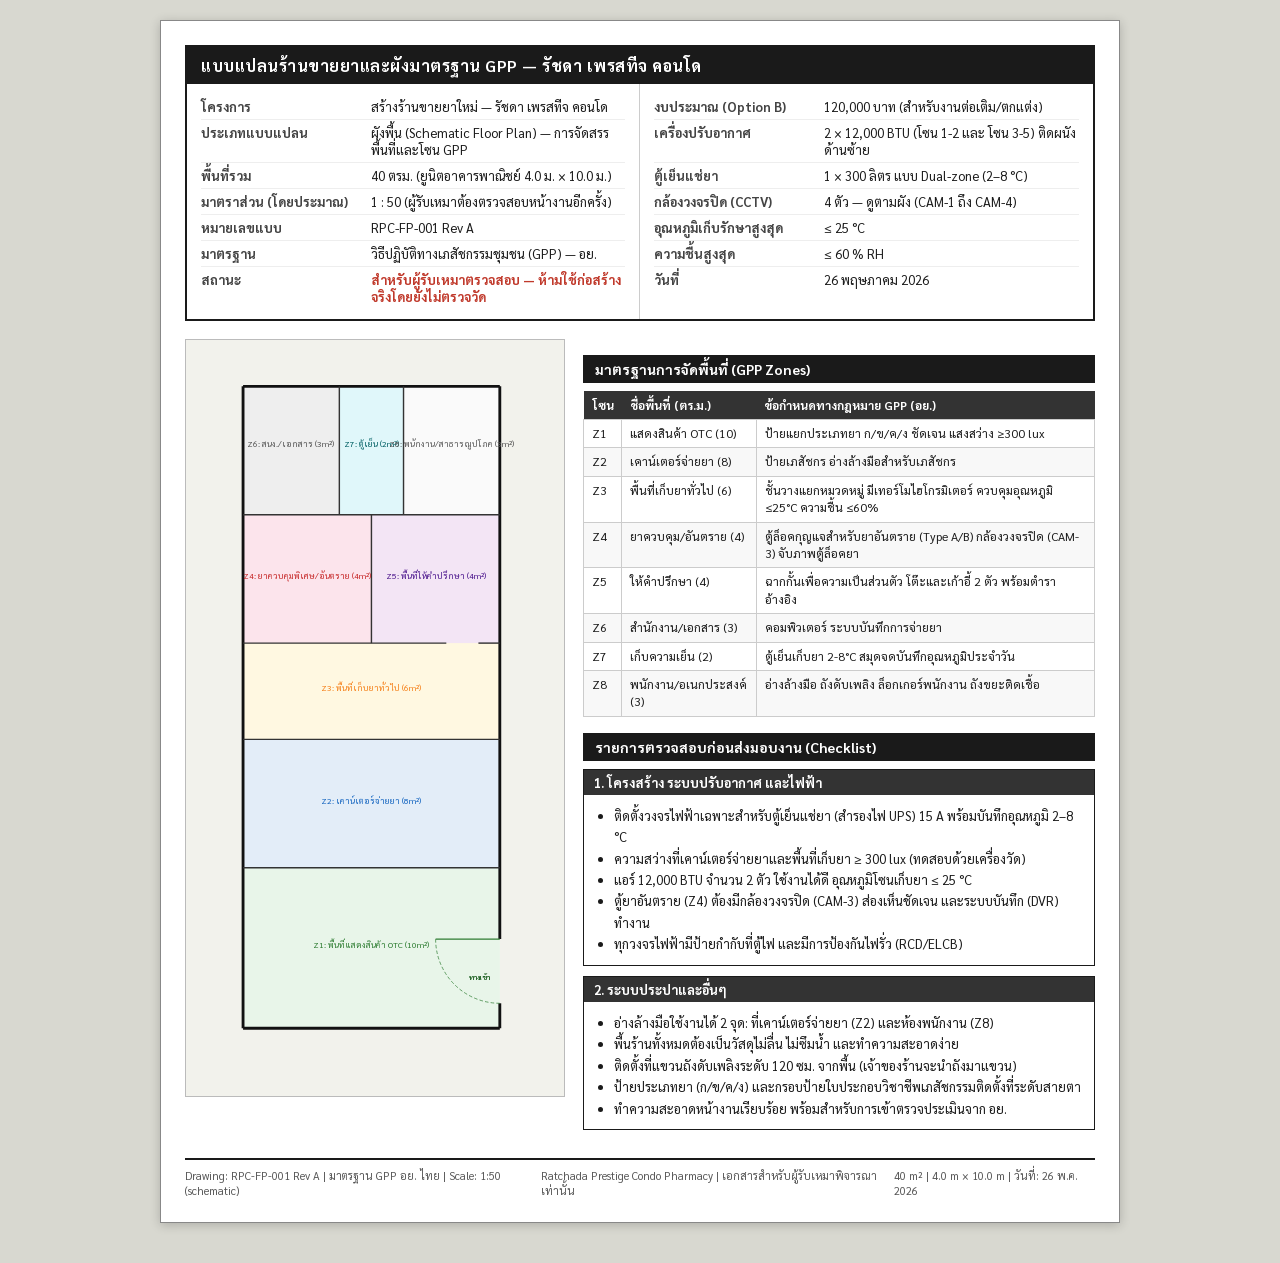
==== floorplan-th.html @ 82837717 "Update svg" ====
<!DOCTYPE html>
<html lang="th">
<head>
  <meta charset="UTF-8">
  <meta name="viewport" content="width=device-width, initial-scale=1.0">
  <title>แบบแปลนร้านขายยาและผัง GPP — รัชดา เพรสทีจ คอนโด</title>
  <link href="https://fonts.googleapis.com/css2?family=Sarabun:wght@400;700&display=swap" rel="stylesheet">
  <style>
    *{box-sizing:border-box;margin:0;padding:0}
    body{font-family:'Sarabun',sans-serif;background:#d8d8d0;padding:20px;color:#1a1a1a}
    .page{background:white;max-width:960px;margin:0 auto 20px;padding:24px;border:1px solid #888;box-shadow:0 2px 10px rgba(0,0,0,.2)}
    .title-block{border:2px solid #1a1a1a;margin-bottom:18px}
    .title-block .tb-header{background:#1a1a1a;color:white;padding:8px 14px;font-size:16px;font-weight:bold;letter-spacing:.5px}
    .title-block .tb-body{display:grid;grid-template-columns:1fr 1fr;gap:0}
    .tb-col{padding:10px 14px}
    .tb-col:first-child{border-right:1px solid #ccc}
    .tb-row{display:flex;gap:0;font-size:13px;border-bottom:1px solid #eee;padding:4px 0}
    .tb-row:last-child{border-bottom:none}
    .tb-key{font-weight:bold;width:170px;flex-shrink:0;color:#444}
    .tb-val{color:#1a1a1a}
    .main-layout{display:flex;gap:18px;align-items:flex-start;margin-bottom:18px}
    .fp-svg-wrap{flex:0 0 auto}
    .side-panel{flex:1;min-width:220px}
    .section-head{background:#1a1a1a;color:white;padding:5px 12px;font-size:14px;font-weight:bold;margin:16px 0 8px}
    table.gpp{width:100%;border-collapse:collapse;font-size:12px;margin-bottom:14px}
    table.gpp th{background:#333;color:white;padding:6px 8px;text-align:left}
    table.gpp td{padding:5px 8px;border:1px solid #ccc;vertical-align:top;line-height:1.45}
    table.gpp tr:nth-child(even) td{background:#f8f8f8}
    .note-box{border:1.5px solid #1a1a1a;margin-bottom:10px;font-size:13px}
    .note-box .nb-head{background:#333;color:white;padding:4px 10px;font-weight:bold}
    .note-box .nb-body{padding:10px 12px}
    .note-box ul,.note-box ol{margin-left:18px;line-height:1.65}
    .doc-footer{margin-top:16px;border-top:2px solid #1a1a1a;padding-top:8px;font-size:11px;color:#555;display:flex;justify-content:space-between}
    @media print{
      body{background:white;padding:0}
      .page{box-shadow:none;border:none;padding:12px;max-width:100%}
    }
  </style>
</head>
<body>
<div class="page">
  <div class="title-block">
    <div class="tb-header">แบบแปลนร้านขายยาและผังมาตรฐาน GPP — รัชดา เพรสทีจ คอนโด</div>
    <div class="tb-body">
      <div class="tb-col">
        <div class="tb-row"><span class="tb-key">โครงการ</span><span class="tb-val">สร้างร้านขายยาใหม่ — รัชดา เพรสทีจ คอนโด</span></div>
        <div class="tb-row"><span class="tb-key">ประเภทแบบแปลน</span><span class="tb-val">ผังพื้น (Schematic Floor Plan) — การจัดสรรพื้นที่และโซน GPP</span></div>
        <div class="tb-row"><span class="tb-key">พื้นที่รวม</span><span class="tb-val">40 ตรม. (ยูนิตอาคารพาณิชย์ 4.0 ม. × 10.0 ม.)</span></div>
        <div class="tb-row"><span class="tb-key">มาตราส่วน (โดยประมาณ)</span><span class="tb-val">1 : 50 (ผู้รับเหมาต้องตรวจสอบหน้างานอีกครั้ง)</span></div>
        <div class="tb-row"><span class="tb-key">หมายเลขแบบ</span><span class="tb-val">RPC-FP-001 Rev A</span></div>
        <div class="tb-row"><span class="tb-key">มาตรฐาน</span><span class="tb-val">วิธีปฏิบัติทางเภสัชกรรมชุมชน (GPP) — อย.</span></div>
        <div class="tb-row"><span class="tb-key">สถานะ</span><span class="tb-val" style="font-weight:bold;color:#c0392b">สำหรับผู้รับเหมาตรวจสอบ — ห้ามใช้ก่อสร้างจริงโดยยังไม่ตรวจวัด</span></div>
      </div>
      <div class="tb-col">
        <div class="tb-row"><span class="tb-key">งบประมาณ (Option B)</span><span class="tb-val">120,000 บาท (สำหรับงานต่อเติม/ตกแต่ง)</span></div>
        <div class="tb-row"><span class="tb-key">เครื่องปรับอากาศ</span><span class="tb-val">2 × 12,000 BTU (โซน 1-2 และ โซน 3-5) ติดผนังด้านซ้าย</span></div>
        <div class="tb-row"><span class="tb-key">ตู้เย็นแช่ยา</span><span class="tb-val">1 × 300 ลิตร แบบ Dual-zone (2–8 °C)</span></div>
        <div class="tb-row"><span class="tb-key">กล้องวงจรปิด (CCTV)</span><span class="tb-val">4 ตัว — ดูตามผัง (CAM-1 ถึง CAM-4)</span></div>
        <div class="tb-row"><span class="tb-key">อุณหภูมิเก็บรักษาสูงสุด</span><span class="tb-val">≤ 25 °C</span></div>
        <div class="tb-row"><span class="tb-key">ความชื้นสูงสุด</span><span class="tb-val">≤ 60 % RH</span></div>
        <div class="tb-row"><span class="tb-key">วันที่</span><span class="tb-val">26 พฤษภาคม 2026</span></div>
      </div>
    </div>
  </div>

  <div class="main-layout">
    <div class="fp-svg-wrap">
      <svg viewBox="0 0 530 1060" width="380" style="display:block;border:1px solid #bbb">
        <rect width="530" height="1060" fill="#f2f2ec"/>
        <!-- โซนต่างๆ -->
        <rect x="80" y="65" width="135" height="180" fill="#eeeeee"/>
        <rect x="215" y="65" width="90" height="180" fill="#e0f7fa"/>
        <rect x="305" y="65" width="135" height="180" fill="#fafafa"/>
        <rect x="80" y="245" width="180" height="180" fill="#fce4ec"/>
        <rect x="260" y="245" width="180" height="180" fill="#f3e5f5"/>
        <rect x="80" y="425" width="360" height="135" fill="#fff8e1"/>
        <rect x="80" y="560" width="360" height="180" fill="#e3edf8"/>
        <rect x="80" y="740" width="360" height="225" fill="#e8f5e9"/>

        <!-- เส้นผนัง -->
        <line x1="80" y1="65" x2="440" y2="65" stroke="#111" stroke-width="4"/>
        <line x1="80" y1="965" x2="440" y2="965" stroke="#111" stroke-width="4"/>
        <line x1="80" y1="65" x2="80" y2="965" stroke="#111" stroke-width="4"/>
        <line x1="440" y1="65" x2="440" y2="840" stroke="#111" stroke-width="4"/>
        <line x1="440" y1="930" x2="440" y2="965" stroke="#111" stroke-width="4"/>
        
        <line x1="80" y1="245" x2="440" y2="245" stroke="#333" stroke-width="2"/>
        <line x1="215" y1="65" x2="215" y2="245" stroke="#333" stroke-width="2"/>
        <line x1="305" y1="65" x2="305" y2="245" stroke="#333" stroke-width="2"/>
        <line x1="260" y1="245" x2="260" y2="425" stroke="#333" stroke-width="2"/>
        <line x1="80" y1="425" x2="365" y2="425" stroke="#333" stroke-width="2"/>
        <line x1="410" y1="425" x2="440" y2="425" stroke="#333" stroke-width="2"/>
        <line x1="80" y1="560" x2="440" y2="560" stroke="#333" stroke-width="2"/>
        <line x1="80" y1="740" x2="440" y2="740" stroke="#333" stroke-width="2"/>

        <line x1="440" y1="840" x2="350" y2="840" stroke="#2e7d32" stroke-width="1.5"/>
        <path d="M440,930 A90,90 0 0,1 350,840" fill="none" stroke="#2e7d32" stroke-width="1" stroke-dasharray="5,3"/>
        <text x="412" y="898" text-anchor="middle" font-size="10" fill="#1b5e20" font-weight="bold">ทางเข้า</text>
        
        <!-- Text for Zones -->
        <text x="147" y="150" text-anchor="middle" font-size="12" fill="#555">Z6: สนง./เอกสาร (3m²)</text>
        <text x="260" y="150" text-anchor="middle" font-size="12" fill="#006064">Z7: ตู้เย็น (2m²)</text>
        <text x="372" y="150" text-anchor="middle" font-size="12" fill="#555">Z8: พนักงาน/สาธารณูปโภค (3m²)</text>
        <text x="170" y="335" text-anchor="middle" font-size="12" fill="#c62828">Z4: ยาควบคุมพิเศษ/อันตราย (4m²)</text>
        <text x="350" y="335" text-anchor="middle" font-size="12" fill="#4a148c">Z5: พื้นที่ให้คำปรึกษา (4m²)</text>
        <text x="260" y="492" text-anchor="middle" font-size="12" fill="#f57f17">Z3: พื้นที่เก็บยาทั่วไป (6m²)</text>
        <text x="260" y="650" text-anchor="middle" font-size="12" fill="#1565c0">Z2: เคาน์เตอร์จ่ายยา (8m²)</text>
        <text x="260" y="852" text-anchor="middle" font-size="12" fill="#2e7d32">Z1: พื้นที่แสดงสินค้า OTC (10m²)</text>

      </svg>
    </div>

    <div class="side-panel">
      <div class="section-head">มาตรฐานการจัดพื้นที่ (GPP Zones)</div>
      <table class="gpp">
        <thead>
          <tr>
            <th>โซน</th>
            <th>ชื่อพื้นที่ (ตร.ม.)</th>
            <th>ข้อกำหนดทางกฎหมาย GPP (อย.)</th>
          </tr>
        </thead>
        <tbody>
          <tr>
            <td>Z1</td>
            <td>แสดงสินค้า OTC (10)</td>
            <td>ป้ายแยกประเภทยา ก/ข/ค/ง ชัดเจน แสงสว่าง &ge;300 lux</td>
          </tr>
          <tr>
            <td>Z2</td>
            <td>เคาน์เตอร์จ่ายยา (8)</td>
            <td>ป้ายเภสัชกร อ่างล้างมือสำหรับเภสัชกร</td>
          </tr>
          <tr>
            <td>Z3</td>
            <td>พื้นที่เก็บยาทั่วไป (6)</td>
            <td>ชั้นวางแยกหมวดหมู่ มีเทอร์โมไฮโกรมิเตอร์ ควบคุมอุณหภูมิ &le;25°C ความชื้น &le;60%</td>
          </tr>
          <tr>
            <td>Z4</td>
            <td>ยาควบคุม/อันตราย (4)</td>
            <td>ตู้ล็อคกุญแจสำหรับยาอันตราย (Type A/B) กล้องวงจรปิด (CAM-3) จับภาพตู้ล็อคยา</td>
          </tr>
          <tr>
            <td>Z5</td>
            <td>ให้คำปรึกษา (4)</td>
            <td>ฉากกั้นเพื่อความเป็นส่วนตัว โต๊ะและเก้าอี้ 2 ตัว พร้อมตำราอ้างอิง</td>
          </tr>
          <tr>
            <td>Z6</td>
            <td>สำนักงาน/เอกสาร (3)</td>
            <td>คอมพิวเตอร์ ระบบบันทึกการจ่ายยา</td>
          </tr>
          <tr>
            <td>Z7</td>
            <td>เก็บความเย็น (2)</td>
            <td>ตู้เย็นเก็บยา 2-8°C สมุดจดบันทึกอุณหภูมิประจำวัน</td>
          </tr>
          <tr>
            <td>Z8</td>
            <td>พนักงาน/อเนกประสงค์ (3)</td>
            <td>อ่างล้างมือ ถังดับเพลิง ล็อกเกอร์พนักงาน ถังขยะติดเชื้อ</td>
          </tr>
        </tbody>
      </table>

      <div class="section-head">รายการตรวจสอบก่อนส่งมอบงาน (Checklist)</div>
      <div class="note-box">
        <div class="nb-head">1. โครงสร้าง ระบบปรับอากาศ และไฟฟ้า</div>
        <div class="nb-body">
          <ul>
            <li>ติดตั้งวงจรไฟฟ้าเฉพาะสำหรับตู้เย็นแช่ยา (สำรองไฟ UPS) 15 A พร้อมบันทึกอุณหภูมิ 2–8 °C</li>
            <li>ความสว่างที่เคาน์เตอร์จ่ายยาและพื้นที่เก็บยา &ge; 300 lux (ทดสอบด้วยเครื่องวัด)</li>
            <li>แอร์ 12,000 BTU จำนวน 2 ตัว ใช้งานได้ดี อุณหภูมิโซนเก็บยา &le; 25 °C</li>
            <li>ตู้ยาอันตราย (Z4) ต้องมีกล้องวงจรปิด (CAM-3) ส่องเห็นชัดเจน และระบบบันทึก (DVR) ทำงาน</li>
            <li>ทุกวงจรไฟฟ้ามีป้ายกำกับที่ตู้ไฟ และมีการป้องกันไฟรั่ว (RCD/ELCB)</li>
          </ul>
        </div>
      </div>
      <div class="note-box">
        <div class="nb-head">2. ระบบประปาและอื่นๆ</div>
        <div class="nb-body">
          <ul>
            <li>อ่างล้างมือใช้งานได้ 2 จุด: ที่เคาน์เตอร์จ่ายยา (Z2) และห้องพนักงาน (Z8)</li>
            <li>พื้นร้านทั้งหมดต้องเป็นวัสดุไม่ลื่น ไม่ซึมน้ำ และทำความสะอาดง่าย</li>
            <li>ติดตั้งที่แขวนถังดับเพลิงระดับ 120 ซม. จากพื้น (เจ้าของร้านจะนำถังมาแขวน)</li>
            <li>ป้ายประเภทยา (ก/ข/ค/ง) และกรอบป้ายใบประกอบวิชาชีพเภสัชกรรมติดตั้งที่ระดับสายตา</li>
            <li>ทำความสะอาดหน้างานเรียบร้อย พร้อมสำหรับการเข้าตรวจประเมินจาก อย.</li>
          </ul>
        </div>
      </div>
    </div>
  </div>

  <div class="doc-footer">
    <div>Drawing: RPC-FP-001 Rev A | มาตรฐาน GPP อย. ไทย | Scale: 1:50 (schematic)</div>
    <div>Ratchada Prestige Condo Pharmacy | เอกสารสำหรับผู้รับเหมาพิจารณาเท่านั้น</div>
    <div>40 m² | 4.0 m × 10.0 m | วันที่: 26 พ.ค. 2026</div>
  </div>
</div>
</body>
</html>
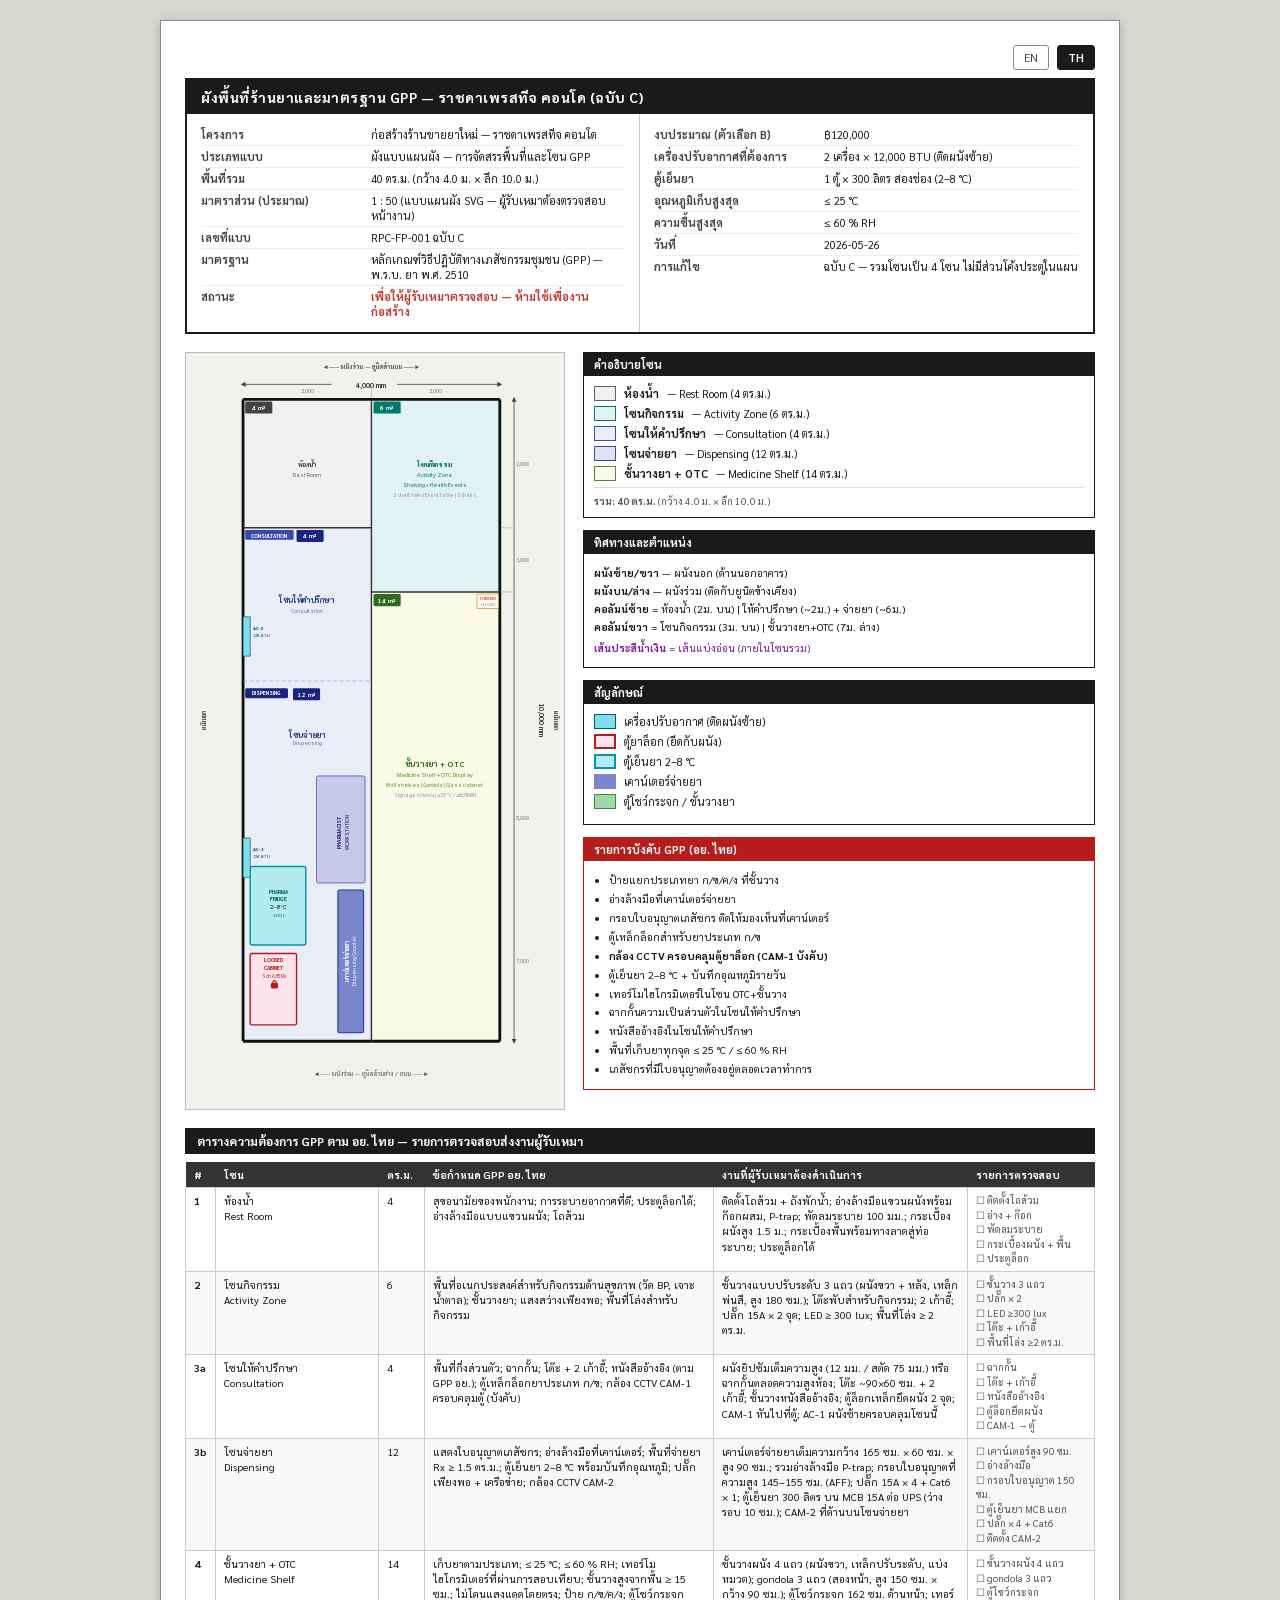
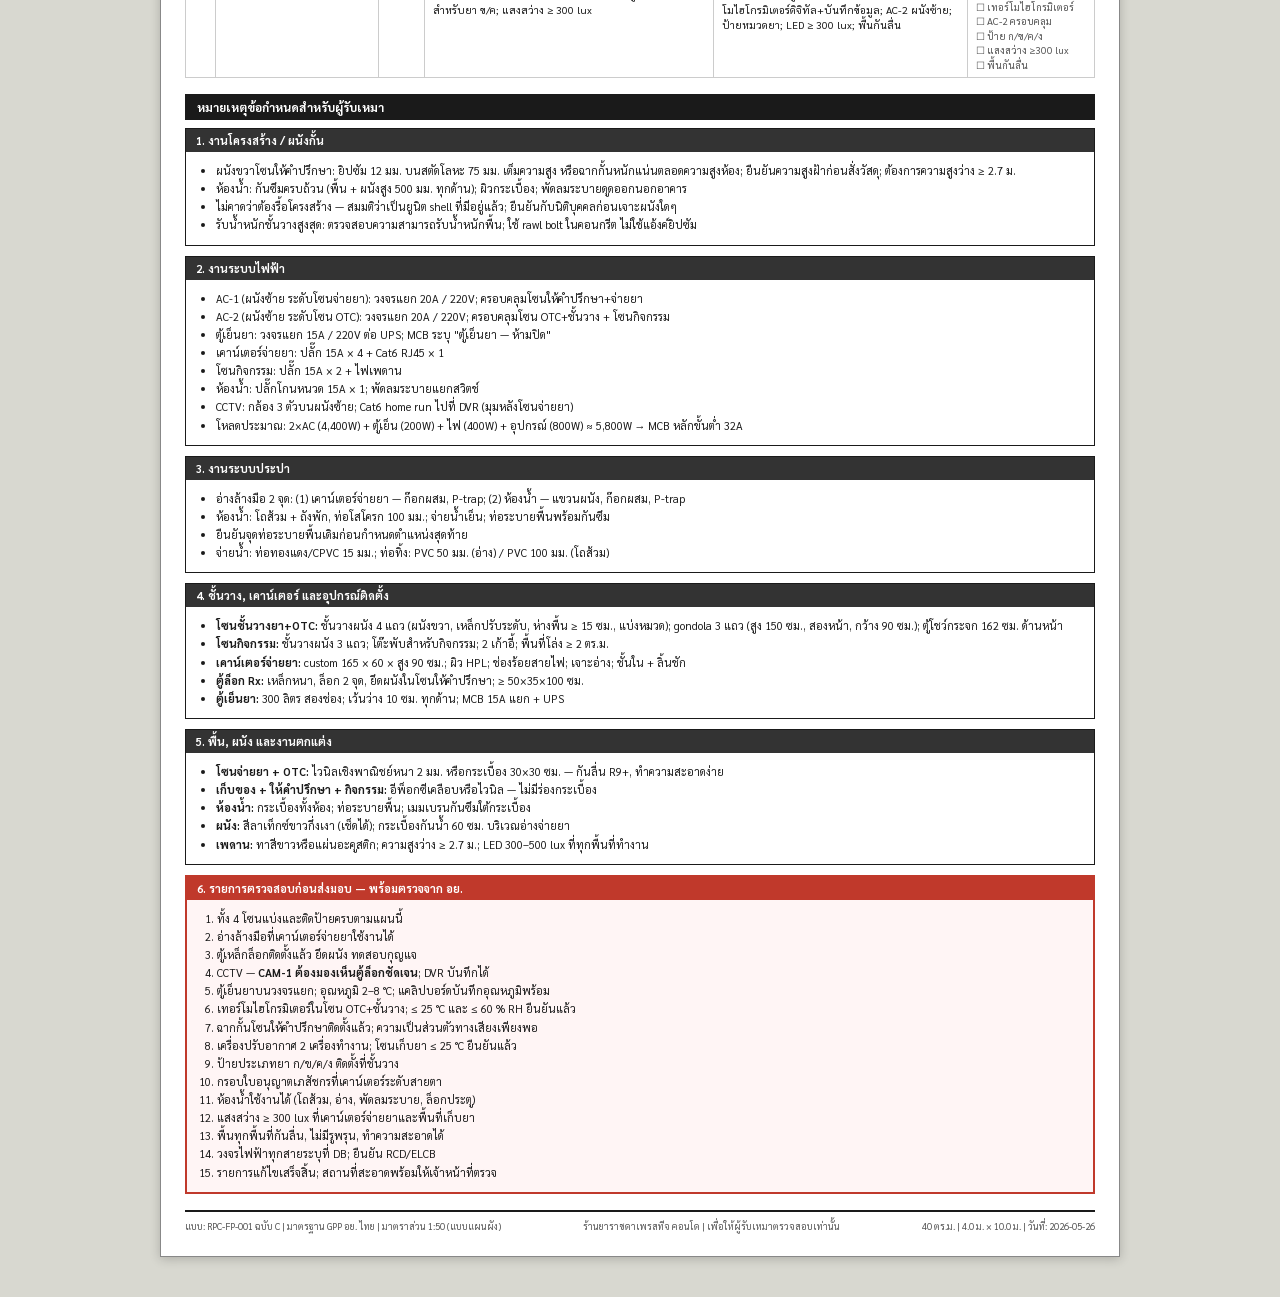
==== commit 8ef9b229: "Update floorplan th" ====
--- a/floorplan-th.html
+++ b/floorplan-th.html
@@ -3,200 +3,422 @@
 <head>
   <meta charset="UTF-8">
   <meta name="viewport" content="width=device-width, initial-scale=1.0">
-  <title>แบบแปลนร้านขายยาและผัง GPP — รัชดา เพรสทีจ คอนโด</title>
-  <link href="https://fonts.googleapis.com/css2?family=Sarabun:wght@400;700&display=swap" rel="stylesheet">
+  <title>ผังร้านยา GPP — Ratchada Prestige Pharmacy</title>
+  <link rel="preconnect" href="https://fonts.googleapis.com">
+  <link href="https://fonts.googleapis.com/css2?family=Sarabun:wght@400;600;700&display=swap" rel="stylesheet">
   <style>
     *{box-sizing:border-box;margin:0;padding:0}
-    body{font-family:'Sarabun',sans-serif;background:#d8d8d0;padding:20px;color:#1a1a1a}
+    body{font-family:'Sarabun',Arial,sans-serif;background:#d8d8d0;padding:20px;color:#1a1a1a}
     .page{background:white;max-width:960px;margin:0 auto 20px;padding:24px;border:1px solid #888;box-shadow:0 2px 10px rgba(0,0,0,.2)}
     .title-block{border:2px solid #1a1a1a;margin-bottom:18px}
-    .title-block .tb-header{background:#1a1a1a;color:white;padding:8px 14px;font-size:16px;font-weight:bold;letter-spacing:.5px}
+    .title-block .tb-header{background:#1a1a1a;color:white;padding:8px 14px;font-size:14px;font-weight:bold;letter-spacing:.5px}
     .title-block .tb-body{display:grid;grid-template-columns:1fr 1fr;gap:0}
     .tb-col{padding:10px 14px}
     .tb-col:first-child{border-right:1px solid #ccc}
-    .tb-row{display:flex;gap:0;font-size:13px;border-bottom:1px solid #eee;padding:4px 0}
+    .tb-row{display:flex;gap:0;font-size:11px;border-bottom:1px solid #eee;padding:3px 0}
     .tb-row:last-child{border-bottom:none}
     .tb-key{font-weight:bold;width:170px;flex-shrink:0;color:#444}
     .tb-val{color:#1a1a1a}
     .main-layout{display:flex;gap:18px;align-items:flex-start;margin-bottom:18px}
     .fp-svg-wrap{flex:0 0 auto}
     .side-panel{flex:1;min-width:220px}
-    .section-head{background:#1a1a1a;color:white;padding:5px 12px;font-size:14px;font-weight:bold;margin:16px 0 8px}
-    table.gpp{width:100%;border-collapse:collapse;font-size:12px;margin-bottom:14px}
+    .panel-box{border:1.5px solid #1a1a1a;margin-bottom:12px;font-size:11px}
+    .panel-box .pb-head{background:#1a1a1a;color:white;padding:4px 10px;font-size:11px;font-weight:bold}
+    .panel-box .pb-body{padding:10px}
+    .lg-item{display:flex;align-items:center;gap:8px;margin-bottom:5px;font-size:11px}
+    .lg-swatch{width:22px;height:15px;border:1px solid #666;flex-shrink:0}
+    .section-head{background:#1a1a1a;color:white;padding:5px 12px;font-size:12px;font-weight:bold;margin:16px 0 8px}
+    table.gpp{width:100%;border-collapse:collapse;font-size:10.5px;margin-bottom:14px}
     table.gpp th{background:#333;color:white;padding:6px 8px;text-align:left}
     table.gpp td{padding:5px 8px;border:1px solid #ccc;vertical-align:top;line-height:1.45}
     table.gpp tr:nth-child(even) td{background:#f8f8f8}
-    .note-box{border:1.5px solid #1a1a1a;margin-bottom:10px;font-size:13px}
-    .note-box .nb-head{background:#333;color:white;padding:4px 10px;font-weight:bold}
+    table.gpp .check{color:#555;font-size:10px}
+    .note-box{border:1.5px solid #1a1a1a;margin-bottom:10px;font-size:11px}
+    .note-box .nb-head{background:#333;color:white;padding:4px 10px;font-size:11px;font-weight:bold}
     .note-box .nb-body{padding:10px 12px}
     .note-box ul,.note-box ol{margin-left:18px;line-height:1.65}
-    .doc-footer{margin-top:16px;border-top:2px solid #1a1a1a;padding-top:8px;font-size:11px;color:#555;display:flex;justify-content:space-between}
-    @media print{
-      body{background:white;padding:0}
-      .page{box-shadow:none;border:none;padding:12px;max-width:100%}
-    }
+    .warn-box{border:2px solid #c0392b;background:#fff5f5}
+    .warn-box .nb-head{background:#c0392b}
+    .doc-footer{margin-top:16px;border-top:2px solid #1a1a1a;padding-top:8px;font-size:9.5px;color:#555;display:flex;justify-content:space-between}
+    @media print{body{background:white;padding:0}.page{box-shadow:none;border:none;padding:12px;max-width:100%}}
+    .lang-bar{display:flex;gap:8px;justify-content:flex-end;margin-bottom:8px;font-size:11px}
+    .lang-bar a{padding:4px 10px;border:1px solid #888;text-decoration:none;color:#444;border-radius:3px}
+    .lang-bar a.active{background:#1a1a1a;color:white;font-weight:bold;border-color:#1a1a1a}
+    .lang-bar a:hover:not(.active){background:#eee}
   </style>
 </head>
 <body>
 <div class="page">
+
+  <!-- LANGUAGE SWITCHER -->
+  <div class="lang-bar">
+    <a href="floorplan.html">EN</a>
+    <a href="floorplan-th.html" class="active">TH</a>
+  </div>
+
+  <!-- TITLE BLOCK -->
   <div class="title-block">
-    <div class="tb-header">แบบแปลนร้านขายยาและผังมาตรฐาน GPP — รัชดา เพรสทีจ คอนโด</div>
+    <div class="tb-header">ผังพื้นที่ร้านยาและมาตรฐาน GPP — ราชดาเพรสทีจ คอนโด (ฉบับ C)</div>
     <div class="tb-body">
       <div class="tb-col">
-        <div class="tb-row"><span class="tb-key">โครงการ</span><span class="tb-val">สร้างร้านขายยาใหม่ — รัชดา เพรสทีจ คอนโด</span></div>
-        <div class="tb-row"><span class="tb-key">ประเภทแบบแปลน</span><span class="tb-val">ผังพื้น (Schematic Floor Plan) — การจัดสรรพื้นที่และโซน GPP</span></div>
-        <div class="tb-row"><span class="tb-key">พื้นที่รวม</span><span class="tb-val">40 ตรม. (ยูนิตอาคารพาณิชย์ 4.0 ม. × 10.0 ม.)</span></div>
-        <div class="tb-row"><span class="tb-key">มาตราส่วน (โดยประมาณ)</span><span class="tb-val">1 : 50 (ผู้รับเหมาต้องตรวจสอบหน้างานอีกครั้ง)</span></div>
-        <div class="tb-row"><span class="tb-key">หมายเลขแบบ</span><span class="tb-val">RPC-FP-001 Rev A</span></div>
-        <div class="tb-row"><span class="tb-key">มาตรฐาน</span><span class="tb-val">วิธีปฏิบัติทางเภสัชกรรมชุมชน (GPP) — อย.</span></div>
-        <div class="tb-row"><span class="tb-key">สถานะ</span><span class="tb-val" style="font-weight:bold;color:#c0392b">สำหรับผู้รับเหมาตรวจสอบ — ห้ามใช้ก่อสร้างจริงโดยยังไม่ตรวจวัด</span></div>
+        <div class="tb-row"><span class="tb-key">โครงการ</span><span class="tb-val">ก่อสร้างร้านขายยาใหม่ — ราชดาเพรสทีจ คอนโด</span></div>
+        <div class="tb-row"><span class="tb-key">ประเภทแบบ</span><span class="tb-val">ผังแบบแผนผัง — การจัดสรรพื้นที่และโซน GPP</span></div>
+        <div class="tb-row"><span class="tb-key">พื้นที่รวม</span><span class="tb-val">40 ตร.ม. (กว้าง 4.0 ม. × ลึก 10.0 ม.)</span></div>
+        <div class="tb-row"><span class="tb-key">มาตราส่วน (ประมาณ)</span><span class="tb-val">1 : 50 (แบบแผนผัง SVG — ผู้รับเหมาต้องตรวจสอบหน้างาน)</span></div>
+        <div class="tb-row"><span class="tb-key">เลขที่แบบ</span><span class="tb-val">RPC-FP-001 ฉบับ C</span></div>
+        <div class="tb-row"><span class="tb-key">มาตรฐาน</span><span class="tb-val">หลักเกณฑ์วิธีปฏิบัติทางเภสัชกรรมชุมชน (GPP) — พ.ร.บ. ยา พ.ศ. 2510</span></div>
+        <div class="tb-row"><span class="tb-key">สถานะ</span><span class="tb-val" style="font-weight:bold;color:#c0392b">เพื่อให้ผู้รับเหมาตรวจสอบ — ห้ามใช้เพื่องานก่อสร้าง</span></div>
       </div>
       <div class="tb-col">
-        <div class="tb-row"><span class="tb-key">งบประมาณ (Option B)</span><span class="tb-val">120,000 บาท (สำหรับงานต่อเติม/ตกแต่ง)</span></div>
-        <div class="tb-row"><span class="tb-key">เครื่องปรับอากาศ</span><span class="tb-val">2 × 12,000 BTU (โซน 1-2 และ โซน 3-5) ติดผนังด้านซ้าย</span></div>
-        <div class="tb-row"><span class="tb-key">ตู้เย็นแช่ยา</span><span class="tb-val">1 × 300 ลิตร แบบ Dual-zone (2–8 °C)</span></div>
-        <div class="tb-row"><span class="tb-key">กล้องวงจรปิด (CCTV)</span><span class="tb-val">4 ตัว — ดูตามผัง (CAM-1 ถึง CAM-4)</span></div>
-        <div class="tb-row"><span class="tb-key">อุณหภูมิเก็บรักษาสูงสุด</span><span class="tb-val">≤ 25 °C</span></div>
+        <div class="tb-row"><span class="tb-key">งบประมาณ (ตัวเลือก B)</span><span class="tb-val">฿120,000</span></div>
+        <div class="tb-row"><span class="tb-key">เครื่องปรับอากาศที่ต้องการ</span><span class="tb-val">2 เครื่อง × 12,000 BTU (ติดผนังซ้าย)</span></div>
+        <div class="tb-row"><span class="tb-key">ตู้เย็นยา</span><span class="tb-val">1 ตู้ × 300 ลิตร สองช่อง (2–8 °C)</span></div>
+        <div class="tb-row"><span class="tb-key">อุณหภูมิเก็บสูงสุด</span><span class="tb-val">≤ 25 °C</span></div>
         <div class="tb-row"><span class="tb-key">ความชื้นสูงสุด</span><span class="tb-val">≤ 60 % RH</span></div>
-        <div class="tb-row"><span class="tb-key">วันที่</span><span class="tb-val">26 พฤษภาคม 2026</span></div>
-      </div>
-    </div>
-  </div>
-
+        <div class="tb-row"><span class="tb-key">วันที่</span><span class="tb-val">2026-05-26</span></div>
+        <div class="tb-row"><span class="tb-key">การแก้ไข</span><span class="tb-val">ฉบับ C — รวมโซนเป็น 4 โซน ไม่มีส่วนโค้งประตูในแผน</span></div>
+      </div>
+    </div>
+  </div>
+
+  <!-- FLOOR PLAN + SIDE PANEL -->
   <div class="main-layout">
     <div class="fp-svg-wrap">
+      <!--
+        Room: 4.0 m wide x 10.0 m deep = 40 sqm
+        Scale: 90 px / m  |  x=80..440 (360px=4m)  |  y=65..965 (900px=10m)
+        LEFT  col x=80..260 (2m): Rest Room (top 2m) | Consultation+Dispensing (bottom 8m)
+        RIGHT col x=260..440 (2m): Activity Zone (top 3m) | OTC + Shelf (bottom 7m)
+      -->
       <svg viewBox="0 0 530 1060" width="380" style="display:block;border:1px solid #bbb">
+        <defs>
+          <marker id="a1" markerWidth="7" markerHeight="7" refX="3.5" refY="3.5" orient="auto">
+            <polygon points="0,0 7,3.5 0,7" fill="#444"/>
+          </marker>
+          <marker id="a2" markerWidth="7" markerHeight="7" refX="3.5" refY="3.5" orient="auto-start-reverse">
+            <polygon points="0,0 7,3.5 0,7" fill="#444"/>
+          </marker>
+        </defs>
+
         <rect width="530" height="1060" fill="#f2f2ec"/>
-        <!-- โซนต่างๆ -->
-        <rect x="80" y="65" width="135" height="180" fill="#eeeeee"/>
-        <rect x="215" y="65" width="90" height="180" fill="#e0f7fa"/>
-        <rect x="305" y="65" width="135" height="180" fill="#fafafa"/>
-        <rect x="80" y="245" width="180" height="180" fill="#fce4ec"/>
-        <rect x="260" y="245" width="180" height="180" fill="#f3e5f5"/>
-        <rect x="80" y="425" width="360" height="135" fill="#fff8e1"/>
-        <rect x="80" y="560" width="360" height="180" fill="#e3edf8"/>
-        <rect x="80" y="740" width="360" height="225" fill="#e8f5e9"/>
-
-        <!-- เส้นผนัง -->
-        <line x1="80" y1="65" x2="440" y2="65" stroke="#111" stroke-width="4"/>
-        <line x1="80" y1="965" x2="440" y2="965" stroke="#111" stroke-width="4"/>
-        <line x1="80" y1="65" x2="80" y2="965" stroke="#111" stroke-width="4"/>
-        <line x1="440" y1="65" x2="440" y2="840" stroke="#111" stroke-width="4"/>
-        <line x1="440" y1="930" x2="440" y2="965" stroke="#111" stroke-width="4"/>
-        
-        <line x1="80" y1="245" x2="440" y2="245" stroke="#333" stroke-width="2"/>
-        <line x1="215" y1="65" x2="215" y2="245" stroke="#333" stroke-width="2"/>
-        <line x1="305" y1="65" x2="305" y2="245" stroke="#333" stroke-width="2"/>
-        <line x1="260" y1="245" x2="260" y2="425" stroke="#333" stroke-width="2"/>
-        <line x1="80" y1="425" x2="365" y2="425" stroke="#333" stroke-width="2"/>
-        <line x1="410" y1="425" x2="440" y2="425" stroke="#333" stroke-width="2"/>
-        <line x1="80" y1="560" x2="440" y2="560" stroke="#333" stroke-width="2"/>
-        <line x1="80" y1="740" x2="440" y2="740" stroke="#333" stroke-width="2"/>
-
-        <line x1="440" y1="840" x2="350" y2="840" stroke="#2e7d32" stroke-width="1.5"/>
-        <path d="M440,930 A90,90 0 0,1 350,840" fill="none" stroke="#2e7d32" stroke-width="1" stroke-dasharray="5,3"/>
-        <text x="412" y="898" text-anchor="middle" font-size="10" fill="#1b5e20" font-weight="bold">ทางเข้า</text>
-        
-        <!-- Text for Zones -->
-        <text x="147" y="150" text-anchor="middle" font-size="12" fill="#555">Z6: สนง./เอกสาร (3m²)</text>
-        <text x="260" y="150" text-anchor="middle" font-size="12" fill="#006064">Z7: ตู้เย็น (2m²)</text>
-        <text x="372" y="150" text-anchor="middle" font-size="12" fill="#555">Z8: พนักงาน/สาธารณูปโภค (3m²)</text>
-        <text x="170" y="335" text-anchor="middle" font-size="12" fill="#c62828">Z4: ยาควบคุมพิเศษ/อันตราย (4m²)</text>
-        <text x="350" y="335" text-anchor="middle" font-size="12" fill="#4a148c">Z5: พื้นที่ให้คำปรึกษา (4m²)</text>
-        <text x="260" y="492" text-anchor="middle" font-size="12" fill="#f57f17">Z3: พื้นที่เก็บยาทั่วไป (6m²)</text>
-        <text x="260" y="650" text-anchor="middle" font-size="12" fill="#1565c0">Z2: เคาน์เตอร์จ่ายยา (8m²)</text>
-        <text x="260" y="852" text-anchor="middle" font-size="12" fill="#2e7d32">Z1: พื้นที่แสดงสินค้า OTC (10m²)</text>
+
+        <rect x="80"  y="65"  width="180" height="180" fill="#f0f0ee"/>
+        <rect x="260" y="65"  width="180" height="270" fill="#e0f2f1"/>
+        <rect x="80"  y="245" width="180" height="720" fill="#e8edf8"/>
+        <rect x="260" y="335" width="180" height="630" fill="#f9fbe7"/>
+
+        <line x1="80"  y1="65"  x2="440" y2="65"  stroke="#111" stroke-width="4"/>
+        <line x1="80"  y1="965" x2="440" y2="965" stroke="#111" stroke-width="4"/>
+        <line x1="80"  y1="65"  x2="80"  y2="965" stroke="#111" stroke-width="4"/>
+        <line x1="440" y1="65"  x2="440" y2="965" stroke="#111" stroke-width="4"/>
+
+        <line x1="260" y1="65"  x2="260" y2="965" stroke="#333" stroke-width="2"/>
+        <line x1="80"  y1="245" x2="260" y2="245" stroke="#333" stroke-width="2"/>
+        <line x1="260" y1="335" x2="440" y2="335" stroke="#333" stroke-width="2"/>
+        <line x1="80"  y1="460" x2="260" y2="460" stroke="#7986cb" stroke-width="1" stroke-dasharray="6,3" opacity=".6"/>
+
+        <rect x="83" y="68" width="38" height="17" fill="#424242" rx="2"/>
+        <text x="102" y="80" text-anchor="middle" font-size="9" fill="white" font-weight="bold">4 m&#178;</text>
+        <text x="170" y="160" text-anchor="middle" font-size="10" font-weight="bold" fill="#424242">&#3627;&#3657;&#3629;&#3591;&#3609;&#3657;&#3635;</text>
+        <text x="170" y="174" text-anchor="middle" font-size="8.5" fill="#616161">Rest Room</text>
+
+        <rect x="263" y="68" width="38" height="17" fill="#00796b" rx="2"/>
+        <text x="282" y="80" text-anchor="middle" font-size="9" fill="white" font-weight="bold">6 m&#178;</text>
+        <text x="349" y="160" text-anchor="middle" font-size="10" font-weight="bold" fill="#00695c">โซนกิจกรรม</text>
+        <text x="349" y="174" text-anchor="middle" font-size="8.5" fill="#00796b">Activity Zone</text>
+        <text x="349" y="188" text-anchor="middle" font-size="7.5" fill="#00796b">Shelving + Health Events</text>
+        <text x="349" y="202" text-anchor="middle" font-size="7" fill="#888">3 shelf rows | Event table | 2 chairs</text>
+
+        <rect x="83" y="248" width="68" height="14" fill="#3949ab" rx="2"/>
+        <text x="117" y="259" text-anchor="middle" font-size="7.5" fill="white" font-weight="bold">CONSULTATION</text>
+        <rect x="155" y="248" width="38" height="17" fill="#1a237e" rx="2"/>
+        <text x="174" y="260" text-anchor="middle" font-size="9" fill="white" font-weight="bold">4 m&#178;</text>
+        <rect x="83" y="470" width="60" height="14" fill="#1a237e" rx="2"/>
+        <text x="113" y="480" text-anchor="middle" font-size="7.5" fill="white" font-weight="bold">DISPENSING</text>
+        <rect x="150" y="470" width="38" height="17" fill="#1a237e" rx="2"/>
+        <text x="169" y="483" text-anchor="middle" font-size="9" fill="white" font-weight="bold">12 m&#178;</text>
+
+        <rect x="400"  y="980" transform="rotate(-90,173,970)" width="150" height="68" fill="#c5cae9" stroke="#3949ab" stroke-width="1" rx="2"/>
+        <text x="470" y="1015" transform="rotate(-90,173,970)" text-anchor="middle" font-size="8" font-weight="bold" fill="#1a237e">PHARMACIST</text>
+        <text x="470" y="1025" transform="rotate(-90,173,970)" text-anchor="middle" font-size="7.5" fill="#1a237e">WORKSTATION</text>
+        <rect x="190"  y="1010" transform="rotate(-90,173,970)" width="200" height="36" fill="#7986cb" stroke="#283593" stroke-width="1.5" rx="2"/>
+        <text x="290" y="1025" transform="rotate(-90,173,970)" text-anchor="middle" font-size="9" font-weight="bold" fill="white">&#3648;&#3588;&#3634;&#3609;&#3660;&#3648;&#3605;&#3629;&#3619;&#3660;&#3592;&#3656;&#3634;&#3618;&#3618;&#3634;</text>
+        <text x="290" y="1035" transform="rotate(-90,173,970)" text-anchor="middle" font-size="7.5" fill="white">Dispensing Counter</text>
+
+        <rect x="90"  y="842" width="65" height="100" fill="#fce4ec" stroke="#b71c1c" stroke-width="2" rx="2"/>
+        <text x="123" y="854" text-anchor="middle" font-size="7.5" font-weight="bold" fill="#b71c1c">LOCKED</text>
+        <text x="123" y="865" text-anchor="middle" font-size="7.5" font-weight="bold" fill="#b71c1c">CABINET</text>
+        <text x="123" y="876" text-anchor="middle" font-size="7" fill="#b71c1c">Sch A/B Rx</text>
+        <rect x="119" y="883" width="10" height="8" rx="2" fill="#b71c1c"/>
+        <path d="M121,883 Q124,877 127,883" fill="none" stroke="#b71c1c" stroke-width="1.5"/>
+
+        <rect x="90" y="720" width="78" height="110" fill="#b2ebf2" stroke="#0097a7" stroke-width="2" rx="3"/>
+        <text x="130" y="758" text-anchor="middle" font-size="7.5" fill="#006064" font-weight="bold">PHARMA</text>
+        <text x="130" y="769" text-anchor="middle" font-size="7.5" fill="#006064" font-weight="bold">FRIDGE</text>
+        <text x="130" y="780" text-anchor="middle" font-size="8.5" fill="#006064" font-weight="bold">2&#8211;8 &#176;C</text>
+        <text x="130" y="791" text-anchor="middle" font-size="6.5" fill="#006064">300 L</text>
+
+        <rect x="83" y="248" width="0" height="0"/>
+        <text x="170" y="350" text-anchor="middle" font-size="11" font-weight="bold" fill="#283593">&#3650;ซ&#3609;&#3651;&#3627;&#3657;&#3588;&#3635;&#3611;&#3619;&#3638;&#3585;&#3625;&#3634;</text>
+        <text x="170" y="365" text-anchor="middle" font-size="7.5" fill="#5c6bc0">Consultation</text>
+        <text x="170" y="540" text-anchor="middle" font-size="11" font-weight="bold" fill="#283593">&#3650;ซ&#3609;&#3592;&#3656;&#3634;&#3618;&#3618;&#3634;</text>
+        <text x="170" y="550" text-anchor="middle" font-size="7.5" fill="#5c6bc0">Dispensing</text>
+
+        <rect x="408" y="338" width="30" height="20" fill="white" stroke="#f57c00" stroke-width="1"/>
+        <text x="423" y="347" text-anchor="middle" font-size="5.5" fill="#e65100" font-weight="bold">THERMO</text>
+        <text x="423" y="355" text-anchor="middle" font-size="5.5" fill="#e65100">HYGRO</text>
+        <rect x="263" y="338" width="38" height="17" fill="#33691e" rx="2"/>
+        <text x="282" y="350" text-anchor="middle" font-size="9" fill="white" font-weight="bold">14 m&#178;</text>
+        <text x="349" y="580" text-anchor="middle" font-size="11" font-weight="bold" fill="#33691e">&#3594;&#3633;&#3657;&#3609;&#3623;&#3634;&#3591;&#3618;&#3634; + OTC</text>
+        <text x="349" y="594" text-anchor="middle" font-size="8.5" fill="#558b2f">Medicine Shelf + OTC Display</text>
+        <text x="349" y="608" text-anchor="middle" font-size="7.5" fill="#558b2f">Wall shelves | Gondola | Glass cabinet</text>
+        <text x="349" y="622" text-anchor="middle" font-size="7" fill="#888">Signage &#3585;/&#3586;/&#3588;/&#3591; | &#8804;25&#176;C / &#8804;60%RH</text>
+
+        <rect x="80" y="680" width="10" height="55" fill="#80deea" stroke="#006064" stroke-width="1"/>
+        <text x="94" y="698" font-size="6.5" fill="#004d50" font-weight="bold">AC-1</text>
+        <text x="94" y="708" font-size="6" fill="#004d50">12K BTU</text>
+        <rect x="80" y="370" width="10" height="55" fill="#80deea" stroke="#006064" stroke-width="1"/>
+        <text x="94" y="388" font-size="6.5" fill="#004d50" font-weight="bold">AC-2</text>
+        <text x="94" y="398" font-size="6" fill="#004d50">12K BTU</text>
+
+        <line x1="80" y1="44" x2="440" y2="44" stroke="#333" stroke-width="1" marker-start="url(#a2)" marker-end="url(#a1)"/>
+        <rect x="204" y="38" width="92" height="14" fill="#f2f2ec"/>
+        <text x="260" y="49" text-anchor="middle" font-size="10" font-weight="bold" fill="#333">4,000 mm</text>
+        <line x1="260" y1="49" x2="260" y2="63" stroke="#999" stroke-width=".75"/>
+        <text x="170" y="56" text-anchor="middle" font-size="7.5" fill="#777">2,000</text>
+        <text x="350" y="56" text-anchor="middle" font-size="7.5" fill="#777">2,000</text>
+        <line x1="460" y1="65" x2="460" y2="965" stroke="#333" stroke-width="1" marker-start="url(#a2)" marker-end="url(#a1)"/>
+        <text x="495" y="515" text-anchor="middle" font-size="10" font-weight="bold" fill="#333" transform="rotate(90,495,515)">10,000 mm</text>
+        <line x1="443" y1="245" x2="458" y2="245" stroke="#999" stroke-width=".75"/>
+        <text x="463" y="158" font-size="7.5" fill="#777">2,000</text>
+        <line x1="443" y1="335" x2="458" y2="335" stroke="#999" stroke-width=".75"/>
+        <text x="463" y="293" font-size="7.5" fill="#777">3,000</text>
+        <text x="463" y="655" font-size="7.5" fill="#777">8,000</text>
+        <text x="463" y="855" font-size="7.5" fill="#777">7,000</text>
+
+        <text x="260" y="22"   text-anchor="middle" font-size="9" font-weight="bold" fill="#555">&#9668;&#8212;&#8212; &#3612;&#3609;&#3633;&#3591;&#3619;&#3656;&#3623;&#3617; &#8212; &#3618;&#3641;&#3609;&#3636;&#3605;&#3604;&#3657;&#3634;&#3609;&#3610;&#3609; &#8212;&#8212;&#9658;</text>
+        <text x="260" y="1014" text-anchor="middle" font-size="9" fill="#555">&#9668;&#8212;&#8212; &#3612;&#3609;&#3633;&#3591;&#3619;&#3656;&#3623;&#3617; &#8212; &#3618;&#3641;&#3609;&#3636;&#3605;&#3604;&#3657;&#3634;&#3609;&#3621;&#3656;&#3634;&#3591; / &#3606;&#3609;&#3609; &#8212;&#8212;&#9658;</text>
+        <text x="28"  y="515"  text-anchor="middle" font-size="8.5" font-weight="bold" fill="#444" transform="rotate(-90,28,515)">&#3612;&#3609;&#3633;&#3591;&#3609;&#3629;&#3585;</text>
+        <text x="516" y="515"  text-anchor="middle" font-size="8.5" font-weight="bold" fill="#444" transform="rotate(90,516,515)">&#3612;&#3609;&#3633;&#3591;&#3609;&#3629;&#3585;</text>
 
       </svg>
-    </div>
-
+    </div><!-- /fp-svg-wrap -->
+
+    <!-- SIDE PANEL -->
     <div class="side-panel">
-      <div class="section-head">มาตรฐานการจัดพื้นที่ (GPP Zones)</div>
-      <table class="gpp">
-        <thead>
-          <tr>
-            <th>โซน</th>
-            <th>ชื่อพื้นที่ (ตร.ม.)</th>
-            <th>ข้อกำหนดทางกฎหมาย GPP (อย.)</th>
-          </tr>
-        </thead>
-        <tbody>
-          <tr>
-            <td>Z1</td>
-            <td>แสดงสินค้า OTC (10)</td>
-            <td>ป้ายแยกประเภทยา ก/ข/ค/ง ชัดเจน แสงสว่าง &ge;300 lux</td>
-          </tr>
-          <tr>
-            <td>Z2</td>
-            <td>เคาน์เตอร์จ่ายยา (8)</td>
-            <td>ป้ายเภสัชกร อ่างล้างมือสำหรับเภสัชกร</td>
-          </tr>
-          <tr>
-            <td>Z3</td>
-            <td>พื้นที่เก็บยาทั่วไป (6)</td>
-            <td>ชั้นวางแยกหมวดหมู่ มีเทอร์โมไฮโกรมิเตอร์ ควบคุมอุณหภูมิ &le;25°C ความชื้น &le;60%</td>
-          </tr>
-          <tr>
-            <td>Z4</td>
-            <td>ยาควบคุม/อันตราย (4)</td>
-            <td>ตู้ล็อคกุญแจสำหรับยาอันตราย (Type A/B) กล้องวงจรปิด (CAM-3) จับภาพตู้ล็อคยา</td>
-          </tr>
-          <tr>
-            <td>Z5</td>
-            <td>ให้คำปรึกษา (4)</td>
-            <td>ฉากกั้นเพื่อความเป็นส่วนตัว โต๊ะและเก้าอี้ 2 ตัว พร้อมตำราอ้างอิง</td>
-          </tr>
-          <tr>
-            <td>Z6</td>
-            <td>สำนักงาน/เอกสาร (3)</td>
-            <td>คอมพิวเตอร์ ระบบบันทึกการจ่ายยา</td>
-          </tr>
-          <tr>
-            <td>Z7</td>
-            <td>เก็บความเย็น (2)</td>
-            <td>ตู้เย็นเก็บยา 2-8°C สมุดจดบันทึกอุณหภูมิประจำวัน</td>
-          </tr>
-          <tr>
-            <td>Z8</td>
-            <td>พนักงาน/อเนกประสงค์ (3)</td>
-            <td>อ่างล้างมือ ถังดับเพลิง ล็อกเกอร์พนักงาน ถังขยะติดเชื้อ</td>
-          </tr>
-        </tbody>
-      </table>
-
-      <div class="section-head">รายการตรวจสอบก่อนส่งมอบงาน (Checklist)</div>
-      <div class="note-box">
-        <div class="nb-head">1. โครงสร้าง ระบบปรับอากาศ และไฟฟ้า</div>
-        <div class="nb-body">
-          <ul>
-            <li>ติดตั้งวงจรไฟฟ้าเฉพาะสำหรับตู้เย็นแช่ยา (สำรองไฟ UPS) 15 A พร้อมบันทึกอุณหภูมิ 2–8 °C</li>
-            <li>ความสว่างที่เคาน์เตอร์จ่ายยาและพื้นที่เก็บยา &ge; 300 lux (ทดสอบด้วยเครื่องวัด)</li>
-            <li>แอร์ 12,000 BTU จำนวน 2 ตัว ใช้งานได้ดี อุณหภูมิโซนเก็บยา &le; 25 °C</li>
-            <li>ตู้ยาอันตราย (Z4) ต้องมีกล้องวงจรปิด (CAM-3) ส่องเห็นชัดเจน และระบบบันทึก (DVR) ทำงาน</li>
-            <li>ทุกวงจรไฟฟ้ามีป้ายกำกับที่ตู้ไฟ และมีการป้องกันไฟรั่ว (RCD/ELCB)</li>
+
+      <div class="panel-box">
+        <div class="pb-head">คำอธิบายโซน</div>
+        <div class="pb-body">
+          <div class="lg-item"><div class="lg-swatch" style="background:#f0f0ee;border-color:#616161"></div><strong>ห้องน้ำ</strong> — Rest Room (4 ตร.ม.)</div>
+          <div class="lg-item"><div class="lg-swatch" style="background:#e0f2f1;border-color:#00796b"></div><strong>โซนกิจกรรม</strong> — Activity Zone (6 ตร.ม.)</div>
+          <div class="lg-item"><div class="lg-swatch" style="background:#e8edf8;border-color:#3949ab"></div><strong>โซนให้คำปรึกษา</strong> — Consultation (4 ตร.ม.)</div>
+          <div class="lg-item"><div class="lg-swatch" style="background:#dce3f5;border-color:#3949ab"></div><strong>โซนจ่ายยา</strong> — Dispensing (12 ตร.ม.)</div>
+          <div class="lg-item"><div class="lg-swatch" style="background:#f9fbe7;border-color:#558b2f"></div><strong>ชั้นวางยา + OTC</strong> — Medicine Shelf (14 ตร.ม.)</div>
+          <div style="font-size:10px;margin-top:6px;color:#555;border-top:1px solid #ddd;padding-top:6px"><strong>รวม: 40 ตร.ม.</strong> (กว้าง 4.0 ม. × ลึก 10.0 ม.)</div>
+        </div>
+      </div>
+
+      <div class="panel-box">
+        <div class="pb-head">ทิศทางและตำแหน่ง</div>
+        <div class="pb-body" style="font-size:10.5px;line-height:1.7">
+          <div><strong>ผนังซ้าย/ขวา</strong> — ผนังนอก (ด้านนอกอาคาร)</div>
+          <div><strong>ผนังบน/ล่าง</strong> — ผนังร่วม (ติดกับยูนิตข้างเคียง)</div>
+          <div><strong>คอลัมน์ซ้าย</strong> = ห้องน้ำ (2ม. บน) | ให้คำปรึกษา (~2ม.) + จ่ายยา (~6ม.)</div>
+          <div><strong>คอลัมน์ขวา</strong> = โซนกิจกรรม (3ม. บน) | ชั้นวางยา+OTC (7ม. ล่าง)</div>
+          <div style="margin-top:4px;color:#7b1fa2"><strong>เส้นประสีน้ำเงิน</strong> = เส้นแบ่งอ่อน (ภายในโซนรวม)</div>
+        </div>
+      </div>
+
+      <div class="panel-box">
+        <div class="pb-head">สัญลักษณ์</div>
+        <div class="pb-body">
+          <div class="lg-item"><div style="width:22px;height:15px;background:#80deea;border:1px solid #006064;flex-shrink:0"></div>เครื่องปรับอากาศ (ติดผนังซ้าย)</div>
+          <div class="lg-item"><div style="width:22px;height:15px;background:#fce4ec;border:2px solid #b71c1c;flex-shrink:0"></div>ตู้ยาล็อก (ยึดกับผนัง)</div>
+          <div class="lg-item"><div style="width:22px;height:15px;background:#b2ebf2;border:2px solid #0097a7;flex-shrink:0"></div>ตู้เย็นยา 2–8 °C</div>
+          <div class="lg-item"><div style="width:22px;height:15px;background:#7986cb;flex-shrink:0"></div>เคาน์เตอร์จ่ายยา</div>
+          <div class="lg-item"><div style="width:22px;height:15px;background:#a5d6a7;border:1px solid #388e3c;flex-shrink:0"></div>ตู้โชว์กระจก / ชั้นวางยา</div>
+        </div>
+      </div>
+
+      <div class="panel-box" style="border-color:#b71c1c">
+        <div class="pb-head" style="background:#b71c1c">รายการบังคับ GPP (อย. ไทย)</div>
+        <div class="pb-body">
+          <ul style="font-size:10.5px;margin-left:15px;line-height:1.8">
+            <li>ป้ายแยกประเภทยา ก/ข/ค/ง ที่ชั้นวาง</li>
+            <li>อ่างล้างมือที่เคาน์เตอร์จ่ายยา</li>
+            <li>กรอบใบอนุญาตเภสัชกร ติดให้มองเห็นที่เคาน์เตอร์</li>
+            <li>ตู้เหล็กล็อกสำหรับยาประเภท ก/ข</li>
+            <li><strong>กล้อง CCTV ครอบคลุมตู้ยาล็อก (CAM-1 บังคับ)</strong></li>
+            <li>ตู้เย็นยา 2–8 °C + บันทึกอุณหภูมิรายวัน</li>
+            <li>เทอร์โมไฮโกรมิเตอร์ในโซน OTC+ชั้นวาง</li>
+            <li>ฉากกั้นความเป็นส่วนตัวในโซนให้คำปรึกษา</li>
+            <li>หนังสืออ้างอิงในโซนให้คำปรึกษา</li>
+            <li>พื้นที่เก็บยาทุกจุด ≤ 25 °C / ≤ 60 % RH</li>
+            <li>เภสัชกรที่มีใบอนุญาตต้องอยู่ตลอดเวลาทำการ</li>
           </ul>
         </div>
       </div>
-      <div class="note-box">
-        <div class="nb-head">2. ระบบประปาและอื่นๆ</div>
-        <div class="nb-body">
-          <ul>
-            <li>อ่างล้างมือใช้งานได้ 2 จุด: ที่เคาน์เตอร์จ่ายยา (Z2) และห้องพนักงาน (Z8)</li>
-            <li>พื้นร้านทั้งหมดต้องเป็นวัสดุไม่ลื่น ไม่ซึมน้ำ และทำความสะอาดง่าย</li>
-            <li>ติดตั้งที่แขวนถังดับเพลิงระดับ 120 ซม. จากพื้น (เจ้าของร้านจะนำถังมาแขวน)</li>
-            <li>ป้ายประเภทยา (ก/ข/ค/ง) และกรอบป้ายใบประกอบวิชาชีพเภสัชกรรมติดตั้งที่ระดับสายตา</li>
-            <li>ทำความสะอาดหน้างานเรียบร้อย พร้อมสำหรับการเข้าตรวจประเมินจาก อย.</li>
-          </ul>
-        </div>
-      </div>
-    </div>
-  </div>
-
+
+    </div><!-- /side-panel -->
+  </div><!-- /main-layout -->
+
+  <!-- GPP COMPLIANCE TABLE -->
+  <div class="section-head">ตารางความต้องการ GPP ตาม อย. ไทย — รายการตรวจสอบส่งงานผู้รับเหมา</div>
+  <table class="gpp">
+    <thead>
+      <tr>
+        <th style="width:3%">#</th>
+        <th style="width:18%">โซน</th>
+        <th style="width:5%">ตร.ม.</th>
+        <th style="width:32%">ข้อกำหนด GPP อย. ไทย</th>
+        <th style="width:28%">งานที่ผู้รับเหมาต้องดำเนินการ</th>
+        <th style="width:14%">รายการตรวจสอบ</th>
+      </tr>
+    </thead>
+    <tbody>
+      <tr>
+        <td><strong>1</strong></td>
+        <td>ห้องน้ำ<br>Rest Room</td>
+        <td>4</td>
+        <td>สุขอนามัยของพนักงาน; การระบายอากาศที่ดี; ประตูล็อกได้; อ่างล้างมือแบบแขวนผนัง; โถส้วม</td>
+        <td>ติดตั้งโถส้วม + ถังพักน้ำ; อ่างล้างมือแขวนผนังพร้อมก๊อกผสม, P-trap; พัดลมระบาย 100 มม.; กระเบื้องผนังสูง 1.5 ม.; กระเบื้องพื้นพร้อมทางลาดสู่ท่อระบาย; ประตูล็อกได้</td>
+        <td class="check">☐ ติดตั้งโถส้วม<br>☐ อ่าง + ก๊อก<br>☐ พัดลมระบาย<br>☐ กระเบื้องผนัง + พื้น<br>☐ ประตูล็อก</td>
+      </tr>
+      <tr>
+        <td><strong>2</strong></td>
+        <td>โซนกิจกรรม<br>Activity Zone</td>
+        <td>6</td>
+        <td>พื้นที่อเนกประสงค์สำหรับกิจกรรมด้านสุขภาพ (วัด BP, เจาะน้ำตาล); ชั้นวางยา; แสงสว่างเพียงพอ; พื้นที่โล่งสำหรับกิจกรรม</td>
+        <td>ชั้นวางแบบปรับระดับ 3 แถว (ผนังขวา + หลัง, เหล็กพ่นสี, สูง 180 ซม.); โต๊ะพับสำหรับกิจกรรม; 2 เก้าอี้; ปลั๊ก 15A × 2 จุด; LED ≥ 300 lux; พื้นที่โล่ง ≥ 2 ตร.ม.</td>
+        <td class="check">☐ ชั้นวาง 3 แถว<br>☐ ปลั๊ก × 2<br>☐ LED ≥300 lux<br>☐ โต๊ะ + เก้าอี้<br>☐ พื้นที่โล่ง ≥2 ตร.ม.</td>
+      </tr>
+      <tr>
+        <td><strong>3a</strong></td>
+        <td>โซนให้คำปรึกษา<br>Consultation</td>
+        <td>4</td>
+        <td>พื้นที่กึ่งส่วนตัว; ฉากกั้น; โต๊ะ + 2 เก้าอี้; หนังสืออ้างอิง (ตาม GPP อย.); ตู้เหล็กล็อกยาประเภท ก/ข; กล้อง CCTV CAM-1 ครอบคลุมตู้ (บังคับ)</td>
+        <td>ผนังยิปซัมเต็มความสูง (12 มม. / สตัด 75 มม.) หรือฉากกั้นตลอดความสูงห้อง; โต๊ะ ~90×60 ซม. + 2 เก้าอี้; ชั้นวางหนังสืออ้างอิง; ตู้ล็อกเหล็กยึดผนัง 2 จุด; CAM-1 หันไปที่ตู้; AC-1 ผนังซ้ายครอบคลุมโซนนี้</td>
+        <td class="check">☐ ฉากกั้น<br>☐ โต๊ะ + เก้าอี้<br>☐ หนังสืออ้างอิง<br>☐ ตู้ล็อกยึดผนัง<br>☐ CAM-1 → ตู้</td>
+      </tr>
+      <tr>
+        <td><strong>3b</strong></td>
+        <td>โซนจ่ายยา<br>Dispensing</td>
+        <td>12</td>
+        <td>แสดงใบอนุญาตเภสัชกร; อ่างล้างมือที่เคาน์เตอร์; พื้นที่จ่ายยา Rx ≥ 1.5 ตร.ม.; ตู้เย็นยา 2–8 °C พร้อมบันทึกอุณหภูมิ; ปลั๊กเพียงพอ + เครือข่าย; กล้อง CCTV CAM-2</td>
+        <td>เคาน์เตอร์จ่ายยาเต็มความกว้าง 165 ซม. × 60 ซม. × สูง 90 ซม.; รวมอ่างล้างมือ P-trap; กรอบใบอนุญาตที่ความสูง 145–155 ซม. (AFF); ปลั๊ก 15A × 4 + Cat6 × 1; ตู้เย็นยา 300 ลิตร บน MCB 15A ต่อ UPS (ว่างรอบ 10 ซม.); CAM-2 ที่ด้านบนโซนจ่ายยา</td>
+        <td class="check">☐ เคาน์เตอร์สูง 90 ซม.<br>☐ อ่างล้างมือ<br>☐ กรอบใบอนุญาต 150 ซม.<br>☐ ตู้เย็นยา MCB แยก<br>☐ ปลั๊ก × 4 + Cat6<br>☐ ติดตั้ง CAM-2</td>
+      </tr>
+      <tr>
+        <td><strong>4</strong></td>
+        <td>ชั้นวางยา + OTC<br>Medicine Shelf</td>
+        <td>14</td>
+        <td>เก็บยาตามประเภท; ≤ 25 °C; ≤ 60 % RH; เทอร์โมไฮโกรมิเตอร์ที่ผ่านการสอบเทียบ; ชั้นวางสูงจากพื้น ≥ 15 ซม.; ไม่โดนแสงแดดโดยตรง; ป้าย ก/ข/ค/ง; ตู้โชว์กระจกสำหรับยา ข/ค; แสงสว่าง ≥ 300 lux</td>
+        <td>ชั้นวางผนัง 4 แถว (ผนังขวา, เหล็กปรับระดับ, แบ่งหมวด); gondola 3 แถว (สองหน้า, สูง 150 ซม. × กว้าง 90 ซม.); ตู้โชว์กระจก 162 ซม. ด้านหน้า; เทอร์โมไฮโกรมิเตอร์ดิจิทัล+บันทึกข้อมูล; AC-2 ผนังซ้าย; ป้ายหมวดยา; LED ≥ 300 lux; พื้นกันลื่น</td>
+        <td class="check">☐ ชั้นวางผนัง 4 แถว<br>☐ gondola 3 แถว<br>☐ ตู้โชว์กระจก<br>☐ เทอร์โมไฮโกรมิเตอร์<br>☐ AC-2 ครอบคลุม<br>☐ ป้าย ก/ข/ค/ง<br>☐ แสงสว่าง ≥300 lux<br>☐ พื้นกันลื่น</td>
+      </tr>
+    </tbody>
+  </table>
+
+  <!-- CONTRACTOR SPEC NOTES -->
+  <div class="section-head">หมายเหตุข้อกำหนดสำหรับผู้รับเหมา</div>
+
+  <div class="note-box">
+    <div class="nb-head">1. งานโครงสร้าง / ผนังกั้น</div>
+    <div class="nb-body">
+      <ul>
+        <li>ผนังขวาโซนให้คำปรึกษา: ยิปซัม 12 มม. บนสตัดโลหะ 75 มม. เต็มความสูง หรือฉากกั้นหนักแน่นตลอดความสูงห้อง; ยืนยันความสูงฝ้าก่อนสั่งวัสดุ; ต้องการความสูงว่าง ≥ 2.7 ม.</li>
+        <li>ห้องน้ำ: กันซึมครบถ้วน (พื้น + ผนังสูง 500 มม. ทุกด้าน); ผิวกระเบื้อง; พัดลมระบายดูดออกนอกอาคาร</li>
+        <li>ไม่คาดว่าต้องรื้อโครงสร้าง — สมมติว่าเป็นยูนิต shell ที่มีอยู่แล้ว; ยืนยันกับนิติบุคคลก่อนเจาะผนังใดๆ</li>
+        <li>รับน้ำหนักชั้นวางสูงสุด: ตรวจสอบความสามารถรับน้ำหนักพื้น; ใช้ rawl bolt ในคอนกรีต ไม่ใช้แอ้งค์ยิปซัม</li>
+      </ul>
+    </div>
+  </div>
+
+  <div class="note-box">
+    <div class="nb-head">2. งานระบบไฟฟ้า</div>
+    <div class="nb-body">
+      <ul>
+        <li>AC-1 (ผนังซ้าย ระดับโซนจ่ายยา): วงจรแยก 20A / 220V; ครอบคลุมโซนให้คำปรึกษา+จ่ายยา</li>
+        <li>AC-2 (ผนังซ้าย ระดับโซน OTC): วงจรแยก 20A / 220V; ครอบคลุมโซน OTC+ชั้นวาง + โซนกิจกรรม</li>
+        <li>ตู้เย็นยา: วงจรแยก 15A / 220V ต่อ UPS; MCB ระบุ "ตู้เย็นยา — ห้ามปิด"</li>
+        <li>เคาน์เตอร์จ่ายยา: ปลั๊ก 15A × 4 + Cat6 RJ45 × 1</li>
+        <li>โซนกิจกรรม: ปลั๊ก 15A × 2 + ไฟเพดาน</li>
+        <li>ห้องน้ำ: ปลั๊กโกนหนวด 15A × 1; พัดลมระบายแยกสวิตช์</li>
+        <li>CCTV: กล้อง 3 ตัวบนผนังซ้าย; Cat6 home run ไปที่ DVR (มุมหลังโซนจ่ายยา)</li>
+        <li>โหลดประมาณ: 2×AC (4,400W) + ตู้เย็น (200W) + ไฟ (400W) + อุปกรณ์ (800W) ≈ 5,800W → MCB หลักขั้นต่ำ 32A</li>
+      </ul>
+    </div>
+  </div>
+
+  <div class="note-box">
+    <div class="nb-head">3. งานระบบประปา</div>
+    <div class="nb-body">
+      <ul>
+        <li>อ่างล้างมือ 2 จุด: (1) เคาน์เตอร์จ่ายยา — ก๊อกผสม, P-trap; (2) ห้องน้ำ — แขวนผนัง, ก๊อกผสม, P-trap</li>
+        <li>ห้องน้ำ: โถส้วม + ถังพัก, ท่อโสโครก 100 มม.; จ่ายน้ำเย็น; ท่อระบายพื้นพร้อมกันซึม</li>
+        <li>ยืนยันจุดท่อระบายพื้นเดิมก่อนกำหนดตำแหน่งสุดท้าย</li>
+        <li>จ่ายน้ำ: ท่อทองแดง/CPVC 15 มม.; ท่อทิ้ง: PVC 50 มม. (อ่าง) / PVC 100 มม. (โถส้วม)</li>
+      </ul>
+    </div>
+  </div>
+
+  <div class="note-box">
+    <div class="nb-head">4. ชั้นวาง, เคาน์เตอร์ และอุปกรณ์ติดตั้ง</div>
+    <div class="nb-body">
+      <ul>
+        <li><strong>โซนชั้นวางยา+OTC:</strong> ชั้นวางผนัง 4 แถว (ผนังขวา, เหล็กปรับระดับ, ห่างพื้น ≥ 15 ซม., แบ่งหมวด); gondola 3 แถว (สูง 150 ซม., สองหน้า, กว้าง 90 ซม.); ตู้โชว์กระจก 162 ซม. ด้านหน้า</li>
+        <li><strong>โซนกิจกรรม:</strong> ชั้นวางผนัง 3 แถว; โต๊ะพับสำหรับกิจกรรม; 2 เก้าอี้; พื้นที่โล่ง ≥ 2 ตร.ม.</li>
+        <li><strong>เคาน์เตอร์จ่ายยา:</strong> custom 165 × 60 × สูง 90 ซม.; ผิว HPL; ช่องร้อยสายไฟ; เจาะอ่าง; ชั้นใน + ลิ้นชัก</li>
+        <li><strong>ตู้ล็อก Rx:</strong> เหล็กหนา, ล็อก 2 จุด, ยึดผนังในโซนให้คำปรึกษา; ≥ 50×35×100 ซม.</li>
+        <li><strong>ตู้เย็นยา:</strong> 300 ลิตร สองช่อง; เว้นว่าง 10 ซม. ทุกด้าน; MCB 15A แยก + UPS</li>
+      </ul>
+    </div>
+  </div>
+
+  <div class="note-box">
+    <div class="nb-head">5. พื้น, ผนัง และงานตกแต่ง</div>
+    <div class="nb-body">
+      <ul>
+        <li><strong>โซนจ่ายยา + OTC:</strong> ไวนิลเชิงพาณิชย์หนา 2 มม. หรือกระเบื้อง 30×30 ซม. — กันลื่น R9+, ทำความสะอาดง่าย</li>
+        <li><strong>เก็บของ + ให้คำปรึกษา + กิจกรรม:</strong> อีพ็อกซีเคลือบหรือไวนิล — ไม่มีร่องกระเบื้อง</li>
+        <li><strong>ห้องน้ำ:</strong> กระเบื้องทั้งห้อง; ท่อระบายพื้น; เมมเบรนกันซึมใต้กระเบื้อง</li>
+        <li><strong>ผนัง:</strong> สีลาเท็กซ์ขาวกึ่งเงา (เช็ดได้); กระเบื้องกันน้ำ 60 ซม. บริเวณอ่างจ่ายยา</li>
+        <li><strong>เพดาน:</strong> ทาสีขาวหรือแผ่นอะคูสติก; ความสูงว่าง ≥ 2.7 ม.; LED 300–500 lux ที่ทุกพื้นที่ทำงาน</li>
+      </ul>
+    </div>
+  </div>
+
+  <div class="note-box warn-box">
+    <div class="nb-head">6. รายการตรวจสอบก่อนส่งมอบ — พร้อมตรวจจาก อย.</div>
+    <div class="nb-body">
+      <ol>
+        <li>ทั้ง 4 โซนแบ่งและติดป้ายครบตามแผนนี้</li>
+        <li>อ่างล้างมือที่เคาน์เตอร์จ่ายยาใช้งานได้</li>
+        <li>ตู้เหล็กล็อกติดตั้งแล้ว ยึดผนัง ทดสอบกุญแจ</li>
+        <li>CCTV — <strong>CAM-1 ต้องมองเห็นตู้ล็อกชัดเจน</strong>; DVR บันทึกได้</li>
+        <li>ตู้เย็นยาบนวงจรแยก; อุณหภูมิ 2–8 °C; แคลิปบอร์ดบันทึกอุณหภูมิพร้อม</li>
+        <li>เทอร์โมไฮโกรมิเตอร์ในโซน OTC+ชั้นวาง; ≤ 25 °C และ ≤ 60 % RH ยืนยันแล้ว</li>
+        <li>ฉากกั้นโซนให้คำปรึกษาติดตั้งแล้ว; ความเป็นส่วนตัวทางเสียงเพียงพอ</li>
+        <li>เครื่องปรับอากาศ 2 เครื่องทำงาน; โซนเก็บยา ≤ 25 °C ยืนยันแล้ว</li>
+        <li>ป้ายประเภทยา ก/ข/ค/ง ติดตั้งที่ชั้นวาง</li>
+        <li>กรอบใบอนุญาตเภสัชกรที่เคาน์เตอร์ระดับสายตา</li>
+        <li>ห้องน้ำใช้งานได้ (โถส้วม, อ่าง, พัดลมระบาย, ล็อกประตู)</li>
+        <li>แสงสว่าง ≥ 300 lux ที่เคาน์เตอร์จ่ายยาและพื้นที่เก็บยา</li>
+        <li>พื้นทุกพื้นที่กันลื่น, ไม่มีรูพรุน, ทำความสะอาดได้</li>
+        <li>วงจรไฟฟ้าทุกสายระบุที่ DB; ยืนยัน RCD/ELCB</li>
+        <li>รายการแก้ไขเสร็จสิ้น; สถานที่สะอาดพร้อมให้เจ้าหน้าที่ตรวจ</li>
+      </ol>
+    </div>
+  </div>
+
+  <!-- FOOTER -->
   <div class="doc-footer">
-    <div>Drawing: RPC-FP-001 Rev A | มาตรฐาน GPP อย. ไทย | Scale: 1:50 (schematic)</div>
-    <div>Ratchada Prestige Condo Pharmacy | เอกสารสำหรับผู้รับเหมาพิจารณาเท่านั้น</div>
-    <div>40 m² | 4.0 m × 10.0 m | วันที่: 26 พ.ค. 2026</div>
-  </div>
-</div>
+    <div>แบบ: RPC-FP-001 ฉบับ C | มาตรฐาน GPP อย. ไทย | มาตราส่วน 1:50 (แบบแผนผัง)</div>
+    <div>ร้านยาราชดาเพรสทีจ คอนโด | เพื่อให้ผู้รับเหมาตรวจสอบเท่านั้น</div>
+    <div>40 ตร.ม. | 4.0 ม. × 10.0 ม. | วันที่: 2026-05-26</div>
+  </div>
+
+</div><!-- /page -->
 </body>
-</html>+</html>
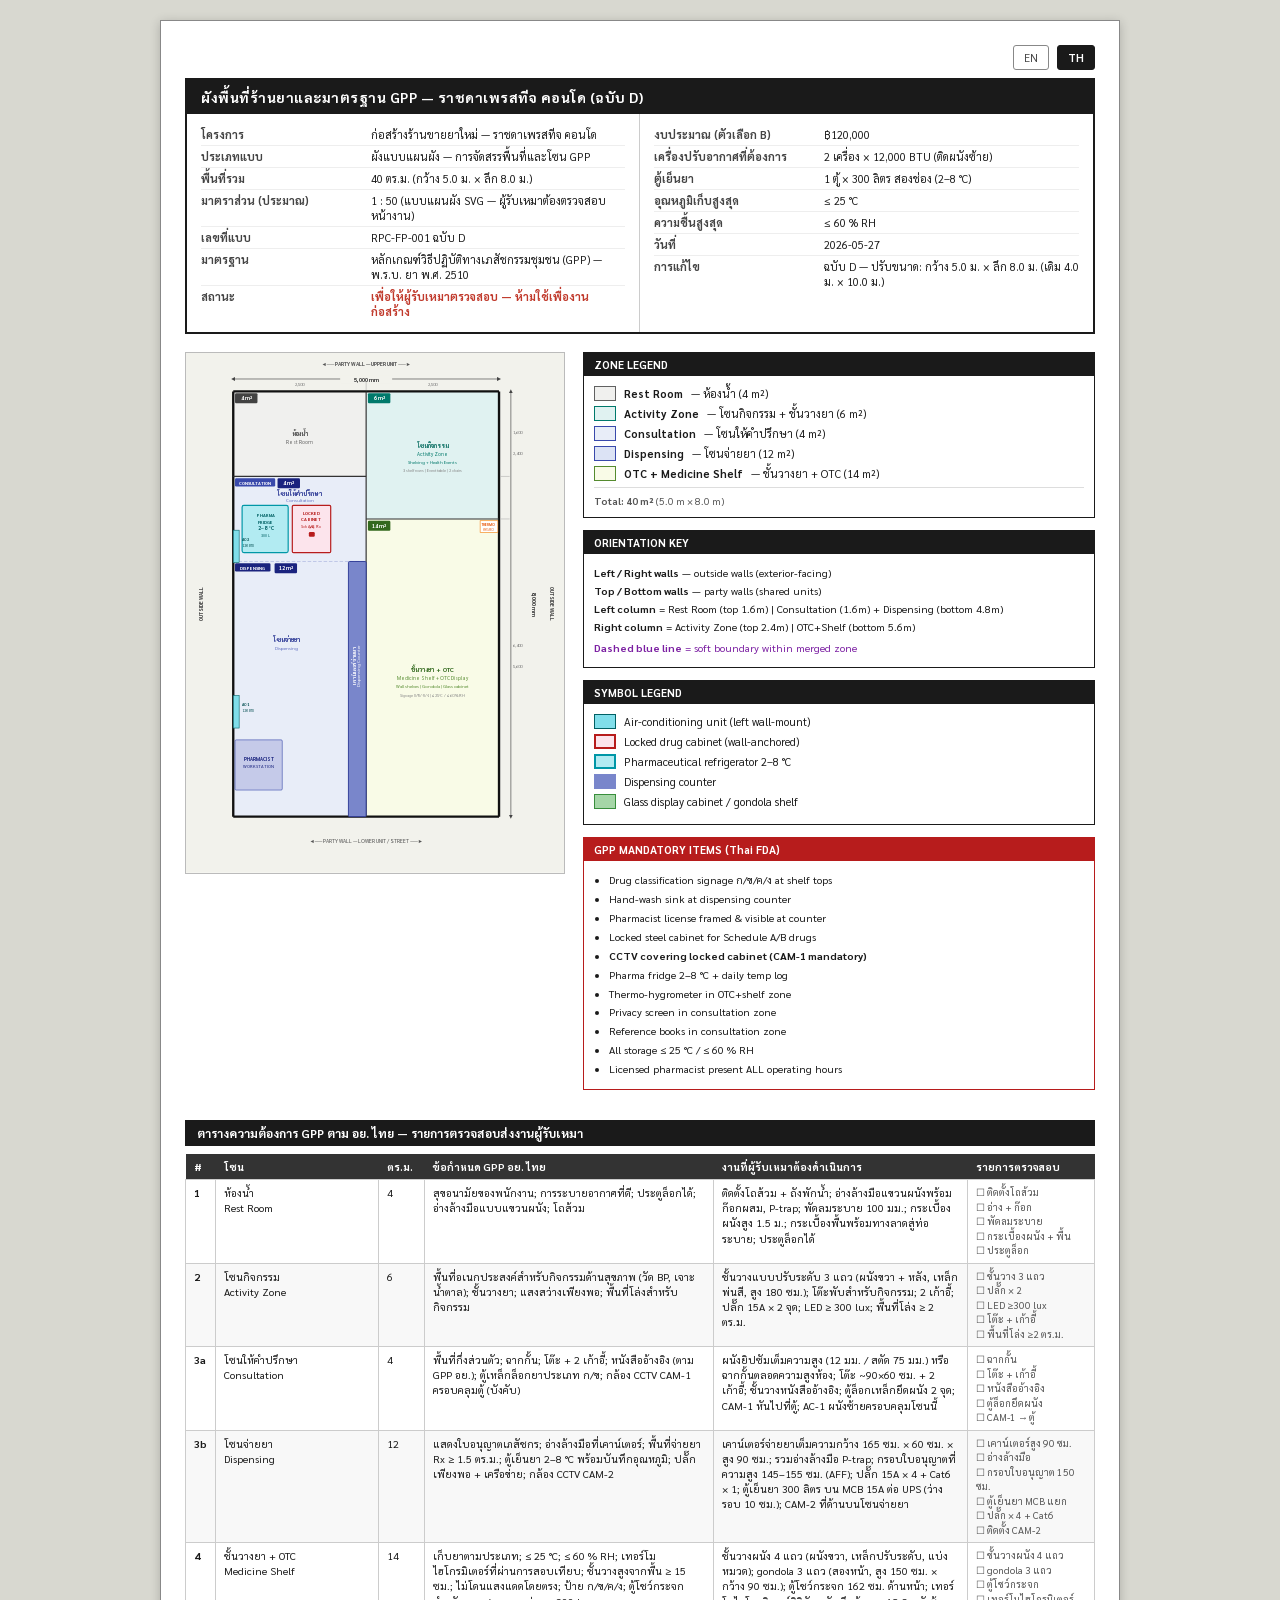
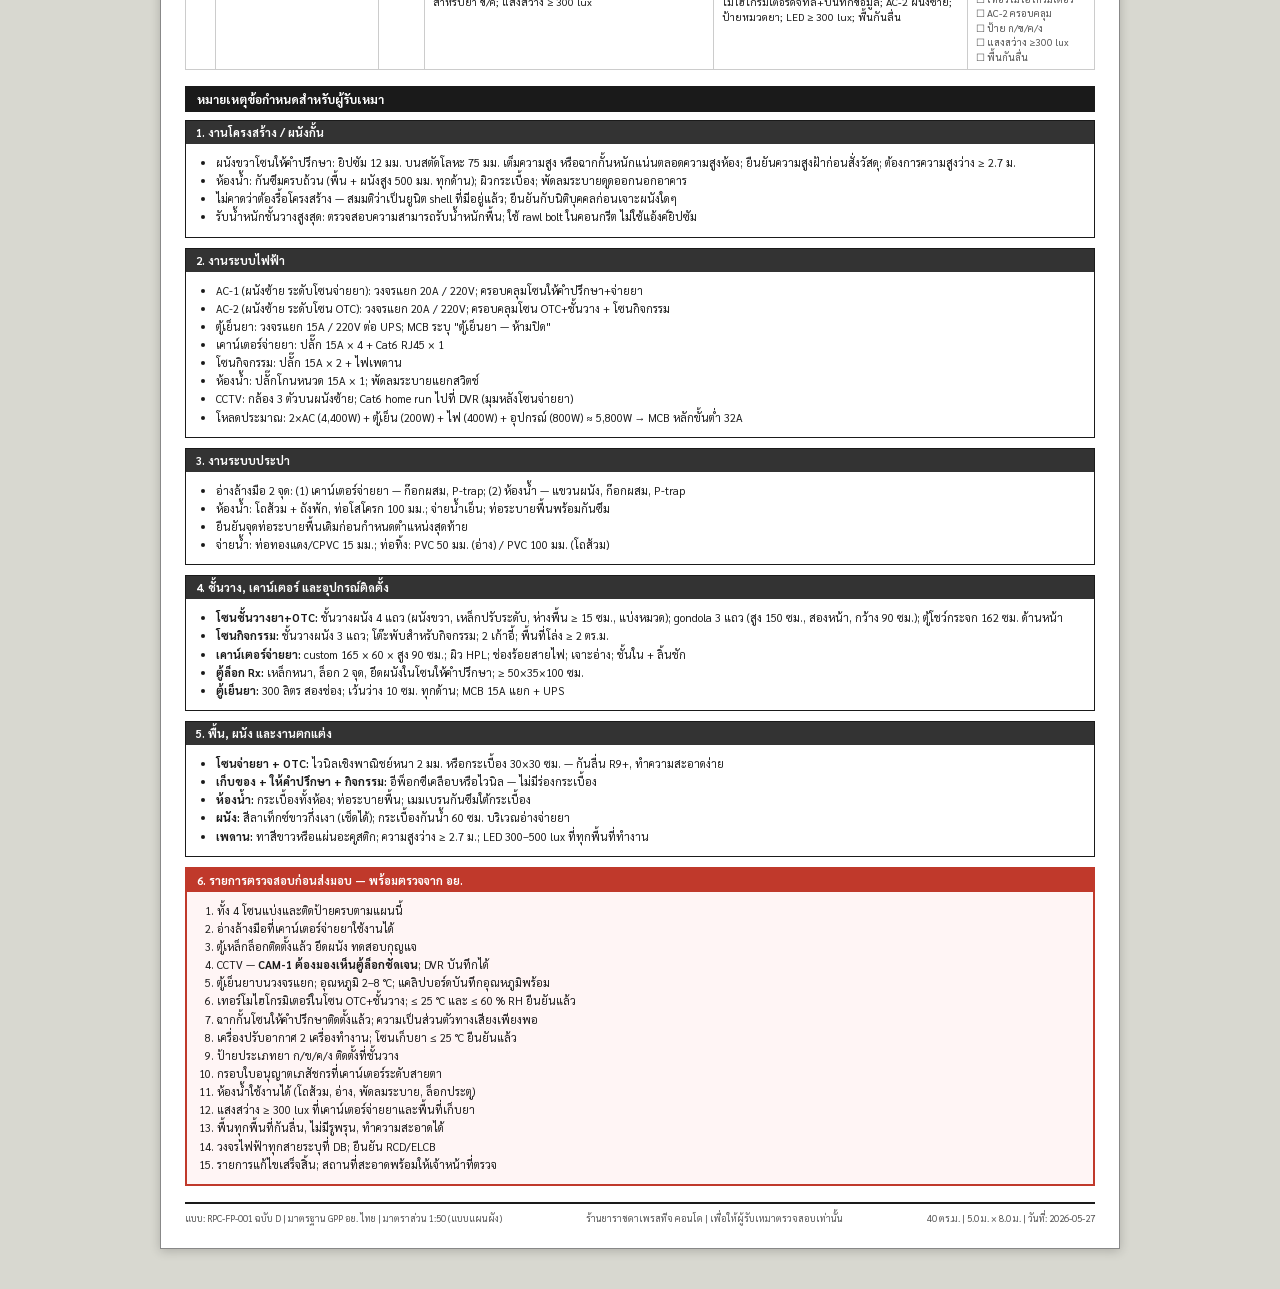
==== commit 72ba9ed2: "update floor plan" ====
--- a/floorplan-th.html
+++ b/floorplan-th.html
@@ -58,14 +58,14 @@
 
   <!-- TITLE BLOCK -->
   <div class="title-block">
-    <div class="tb-header">ผังพื้นที่ร้านยาและมาตรฐาน GPP — ราชดาเพรสทีจ คอนโด (ฉบับ C)</div>
+    <div class="tb-header">ผังพื้นที่ร้านยาและมาตรฐาน GPP — ราชดาเพรสทีจ คอนโด (ฉบับ D)</div>
     <div class="tb-body">
       <div class="tb-col">
         <div class="tb-row"><span class="tb-key">โครงการ</span><span class="tb-val">ก่อสร้างร้านขายยาใหม่ — ราชดาเพรสทีจ คอนโด</span></div>
         <div class="tb-row"><span class="tb-key">ประเภทแบบ</span><span class="tb-val">ผังแบบแผนผัง — การจัดสรรพื้นที่และโซน GPP</span></div>
-        <div class="tb-row"><span class="tb-key">พื้นที่รวม</span><span class="tb-val">40 ตร.ม. (กว้าง 4.0 ม. × ลึก 10.0 ม.)</span></div>
+        <div class="tb-row"><span class="tb-key">พื้นที่รวม</span><span class="tb-val">40 ตร.ม. (กว้าง 5.0 ม. × ลึก 8.0 ม.)</span></div>
         <div class="tb-row"><span class="tb-key">มาตราส่วน (ประมาณ)</span><span class="tb-val">1 : 50 (แบบแผนผัง SVG — ผู้รับเหมาต้องตรวจสอบหน้างาน)</span></div>
-        <div class="tb-row"><span class="tb-key">เลขที่แบบ</span><span class="tb-val">RPC-FP-001 ฉบับ C</span></div>
+        <div class="tb-row"><span class="tb-key">เลขที่แบบ</span><span class="tb-val">RPC-FP-001 ฉบับ D</span></div>
         <div class="tb-row"><span class="tb-key">มาตรฐาน</span><span class="tb-val">หลักเกณฑ์วิธีปฏิบัติทางเภสัชกรรมชุมชน (GPP) — พ.ร.บ. ยา พ.ศ. 2510</span></div>
         <div class="tb-row"><span class="tb-key">สถานะ</span><span class="tb-val" style="font-weight:bold;color:#c0392b">เพื่อให้ผู้รับเหมาตรวจสอบ — ห้ามใช้เพื่องานก่อสร้าง</span></div>
       </div>
@@ -75,22 +75,23 @@
         <div class="tb-row"><span class="tb-key">ตู้เย็นยา</span><span class="tb-val">1 ตู้ × 300 ลิตร สองช่อง (2–8 °C)</span></div>
         <div class="tb-row"><span class="tb-key">อุณหภูมิเก็บสูงสุด</span><span class="tb-val">≤ 25 °C</span></div>
         <div class="tb-row"><span class="tb-key">ความชื้นสูงสุด</span><span class="tb-val">≤ 60 % RH</span></div>
-        <div class="tb-row"><span class="tb-key">วันที่</span><span class="tb-val">2026-05-26</span></div>
-        <div class="tb-row"><span class="tb-key">การแก้ไข</span><span class="tb-val">ฉบับ C — รวมโซนเป็น 4 โซน ไม่มีส่วนโค้งประตูในแผน</span></div>
-      </div>
-    </div>
-  </div>
-
-  <!-- FLOOR PLAN + SIDE PANEL -->
+        <div class="tb-row"><span class="tb-key">วันที่</span><span class="tb-val">2026-05-27</span></div>
+        <div class="tb-row"><span class="tb-key">การแก้ไข</span><span class="tb-val">ฉบับ D — ปรับขนาด: กว้าง 5.0 ม. × ลึก 8.0 ม. (เดิม 4.0 ม. × 10.0 ม.)</span></div>
+      </div>
+    </div>
+  </div>
+
+   <!-- FLOOR PLAN + SIDE PANEL -->
   <div class="main-layout">
     <div class="fp-svg-wrap">
       <!--
-        Room: 4.0 m wide x 10.0 m deep = 40 sqm
-        Scale: 90 px / m  |  x=80..440 (360px=4m)  |  y=65..965 (900px=10m)
-        LEFT  col x=80..260 (2m): Rest Room (top 2m) | Consultation+Dispensing (bottom 8m)
-        RIGHT col x=260..440 (2m): Activity Zone (top 3m) | OTC + Shelf (bottom 7m)
+        Room: 5.0 m wide × 8.0 m deep = 40 sqm
+        Scale: 90 px / m  |  x=80..530 (450px=5m)  |  y=65..785 (720px=8m)
+        LEFT  col x=80..305 (2.5m): Rest Room (top 1.6m) | Consultation+Dispensing (bottom 6.4m)
+        RIGHT col x=305..530 (2.5m): Activity Zone (top 2.4m) | OTC + Shelf (bottom 5.6m)
+        No door swing arcs on this plan.
       -->
-      <svg viewBox="0 0 530 1060" width="380" style="display:block;border:1px solid #bbb">
+      <svg viewBox="0 0 640 880" width="380" style="display:block;border:1px solid #bbb">
         <defs>
           <marker id="a1" markerWidth="7" markerHeight="7" refX="3.5" refY="3.5" orient="auto">
             <polygon points="0,0 7,3.5 0,7" fill="#444"/>
@@ -100,106 +101,138 @@
           </marker>
         </defs>
 
-        <rect width="530" height="1060" fill="#f2f2ec"/>
-
-        <rect x="80"  y="65"  width="180" height="180" fill="#f0f0ee"/>
-        <rect x="260" y="65"  width="180" height="270" fill="#e0f2f1"/>
-        <rect x="80"  y="245" width="180" height="720" fill="#e8edf8"/>
-        <rect x="260" y="335" width="180" height="630" fill="#f9fbe7"/>
-
-        <line x1="80"  y1="65"  x2="440" y2="65"  stroke="#111" stroke-width="4"/>
-        <line x1="80"  y1="965" x2="440" y2="965" stroke="#111" stroke-width="4"/>
-        <line x1="80"  y1="65"  x2="80"  y2="965" stroke="#111" stroke-width="4"/>
-        <line x1="440" y1="65"  x2="440" y2="965" stroke="#111" stroke-width="4"/>
-
-        <line x1="260" y1="65"  x2="260" y2="965" stroke="#333" stroke-width="2"/>
-        <line x1="80"  y1="245" x2="260" y2="245" stroke="#333" stroke-width="2"/>
-        <line x1="260" y1="335" x2="440" y2="335" stroke="#333" stroke-width="2"/>
-        <line x1="80"  y1="460" x2="260" y2="460" stroke="#7986cb" stroke-width="1" stroke-dasharray="6,3" opacity=".6"/>
-
+        <!-- Page background -->
+        <rect width="640" height="880" fill="#f2f2ec"/>
+
+        <!-- ── ZONE FILLS ── -->
+        <!-- Rest Room  (x=80..305, y=65..209)  2.5m×1.6m = 4 m² -->
+        <rect x="80"  y="65"  width="225" height="144" fill="#f0f0ee"/>
+        <!-- Activity Zone  (x=305..530, y=65..281)  2.5m×2.4m = 6 m² -->
+        <rect x="305" y="65"  width="225" height="216" fill="#e0f2f1"/>
+        <!-- Consultation + Dispensing  (x=80..305, y=209..785)  2.5m×6.4m = 16 m² -->
+        <rect x="80"  y="209" width="225" height="576" fill="#e8edf8"/>
+        <!-- OTC + Medicine Shelf  (x=305..530, y=281..785)  2.5m×5.6m = 14 m² -->
+        <rect x="305" y="281" width="225" height="504" fill="#f9fbe7"/>
+
+        <!-- ── OUTER WALLS (solid — no door gaps) ── -->
+        <line x1="80"  y1="65"  x2="530" y2="65"  stroke="#111" stroke-width="4"/>
+        <line x1="80"  y1="785" x2="530" y2="785" stroke="#111" stroke-width="4"/>
+        <line x1="80"  y1="65"  x2="80"  y2="785" stroke="#111" stroke-width="4"/>
+        <line x1="530" y1="65"  x2="530" y2="785" stroke="#111" stroke-width="4"/>
+
+        <!-- ── INTERNAL DIVIDERS ── -->
+        <!-- Center vertical (full height) -->
+        <line x1="305" y1="65"  x2="305" y2="785" stroke="#333" stroke-width="2"/>
+        <!-- y=209: Rest Room / Consultation+Dispensing boundary (left col only) -->
+        <line x1="80"  y1="209" x2="305" y2="209" stroke="#333" stroke-width="2"/>
+        <!-- y=281: Activity / OTC boundary (right col only) -->
+        <line x1="305" y1="281" x2="530" y2="281" stroke="#333" stroke-width="2"/>
+        <!-- Visual sub-divider: consultation / dispensing soft line (dashed) -->
+        <line x1="80"  y1="353" x2="305" y2="353" stroke="#7986cb" stroke-width="1" stroke-dasharray="6,3" opacity=".6"/>
+
+        <!-- ── REST ROOM furniture ── -->
         <rect x="83" y="68" width="38" height="17" fill="#424242" rx="2"/>
-        <text x="102" y="80" text-anchor="middle" font-size="9" fill="white" font-weight="bold">4 m&#178;</text>
-        <text x="170" y="160" text-anchor="middle" font-size="10" font-weight="bold" fill="#424242">&#3627;&#3657;&#3629;&#3591;&#3609;&#3657;&#3635;</text>
-        <text x="170" y="174" text-anchor="middle" font-size="8.5" fill="#616161">Rest Room</text>
-
-        <rect x="263" y="68" width="38" height="17" fill="#00796b" rx="2"/>
-        <text x="282" y="80" text-anchor="middle" font-size="9" fill="white" font-weight="bold">6 m&#178;</text>
-        <text x="349" y="160" text-anchor="middle" font-size="10" font-weight="bold" fill="#00695c">โซนกิจกรรม</text>
-        <text x="349" y="174" text-anchor="middle" font-size="8.5" fill="#00796b">Activity Zone</text>
-        <text x="349" y="188" text-anchor="middle" font-size="7.5" fill="#00796b">Shelving + Health Events</text>
-        <text x="349" y="202" text-anchor="middle" font-size="7" fill="#888">3 shelf rows | Event table | 2 chairs</text>
-
-        <rect x="83" y="248" width="68" height="14" fill="#3949ab" rx="2"/>
-        <text x="117" y="259" text-anchor="middle" font-size="7.5" fill="white" font-weight="bold">CONSULTATION</text>
-        <rect x="155" y="248" width="38" height="17" fill="#1a237e" rx="2"/>
-        <text x="174" y="260" text-anchor="middle" font-size="9" fill="white" font-weight="bold">4 m&#178;</text>
-        <rect x="83" y="470" width="60" height="14" fill="#1a237e" rx="2"/>
-        <text x="113" y="480" text-anchor="middle" font-size="7.5" fill="white" font-weight="bold">DISPENSING</text>
-        <rect x="150" y="470" width="38" height="17" fill="#1a237e" rx="2"/>
-        <text x="169" y="483" text-anchor="middle" font-size="9" fill="white" font-weight="bold">12 m&#178;</text>
-
-        <rect x="400"  y="980" transform="rotate(-90,173,970)" width="150" height="68" fill="#c5cae9" stroke="#3949ab" stroke-width="1" rx="2"/>
-        <text x="470" y="1015" transform="rotate(-90,173,970)" text-anchor="middle" font-size="8" font-weight="bold" fill="#1a237e">PHARMACIST</text>
-        <text x="470" y="1025" transform="rotate(-90,173,970)" text-anchor="middle" font-size="7.5" fill="#1a237e">WORKSTATION</text>
-        <rect x="190"  y="1010" transform="rotate(-90,173,970)" width="200" height="36" fill="#7986cb" stroke="#283593" stroke-width="1.5" rx="2"/>
-        <text x="290" y="1025" transform="rotate(-90,173,970)" text-anchor="middle" font-size="9" font-weight="bold" fill="white">&#3648;&#3588;&#3634;&#3609;&#3660;&#3648;&#3605;&#3629;&#3619;&#3660;&#3592;&#3656;&#3634;&#3618;&#3618;&#3634;</text>
-        <text x="290" y="1035" transform="rotate(-90,173,970)" text-anchor="middle" font-size="7.5" fill="white">Dispensing Counter</text>
-
-        <rect x="90"  y="842" width="65" height="100" fill="#fce4ec" stroke="#b71c1c" stroke-width="2" rx="2"/>
-        <text x="123" y="854" text-anchor="middle" font-size="7.5" font-weight="bold" fill="#b71c1c">LOCKED</text>
-        <text x="123" y="865" text-anchor="middle" font-size="7.5" font-weight="bold" fill="#b71c1c">CABINET</text>
-        <text x="123" y="876" text-anchor="middle" font-size="7" fill="#b71c1c">Sch A/B Rx</text>
-        <rect x="119" y="883" width="10" height="8" rx="2" fill="#b71c1c"/>
-        <path d="M121,883 Q124,877 127,883" fill="none" stroke="#b71c1c" stroke-width="1.5"/>
-
-        <rect x="90" y="720" width="78" height="110" fill="#b2ebf2" stroke="#0097a7" stroke-width="2" rx="3"/>
-        <text x="130" y="758" text-anchor="middle" font-size="7.5" fill="#006064" font-weight="bold">PHARMA</text>
-        <text x="130" y="769" text-anchor="middle" font-size="7.5" fill="#006064" font-weight="bold">FRIDGE</text>
-        <text x="130" y="780" text-anchor="middle" font-size="8.5" fill="#006064" font-weight="bold">2&#8211;8 &#176;C</text>
-        <text x="130" y="791" text-anchor="middle" font-size="6.5" fill="#006064">300 L</text>
-
-        <rect x="83" y="248" width="0" height="0"/>
-        <text x="170" y="350" text-anchor="middle" font-size="11" font-weight="bold" fill="#283593">&#3650;ซ&#3609;&#3651;&#3627;&#3657;&#3588;&#3635;&#3611;&#3619;&#3638;&#3585;&#3625;&#3634;</text>
-        <text x="170" y="365" text-anchor="middle" font-size="7.5" fill="#5c6bc0">Consultation</text>
-        <text x="170" y="540" text-anchor="middle" font-size="11" font-weight="bold" fill="#283593">&#3650;ซ&#3609;&#3592;&#3656;&#3634;&#3618;&#3618;&#3634;</text>
-        <text x="170" y="550" text-anchor="middle" font-size="7.5" fill="#5c6bc0">Dispensing</text>
-
-        <rect x="408" y="338" width="30" height="20" fill="white" stroke="#f57c00" stroke-width="1"/>
-        <text x="423" y="347" text-anchor="middle" font-size="5.5" fill="#e65100" font-weight="bold">THERMO</text>
-        <text x="423" y="355" text-anchor="middle" font-size="5.5" fill="#e65100">HYGRO</text>
-        <rect x="263" y="338" width="38" height="17" fill="#33691e" rx="2"/>
-        <text x="282" y="350" text-anchor="middle" font-size="9" fill="white" font-weight="bold">14 m&#178;</text>
-        <text x="349" y="580" text-anchor="middle" font-size="11" font-weight="bold" fill="#33691e">&#3594;&#3633;&#3657;&#3609;&#3623;&#3634;&#3591;&#3618;&#3634; + OTC</text>
-        <text x="349" y="594" text-anchor="middle" font-size="8.5" fill="#558b2f">Medicine Shelf + OTC Display</text>
-        <text x="349" y="608" text-anchor="middle" font-size="7.5" fill="#558b2f">Wall shelves | Gondola | Glass cabinet</text>
-        <text x="349" y="622" text-anchor="middle" font-size="7" fill="#888">Signage &#3585;/&#3586;/&#3588;/&#3591; | &#8804;25&#176;C / &#8804;60%RH</text>
-
-        <rect x="80" y="680" width="10" height="55" fill="#80deea" stroke="#006064" stroke-width="1"/>
-        <text x="94" y="698" font-size="6.5" fill="#004d50" font-weight="bold">AC-1</text>
-        <text x="94" y="708" font-size="6" fill="#004d50">12K BTU</text>
-        <rect x="80" y="370" width="10" height="55" fill="#80deea" stroke="#006064" stroke-width="1"/>
-        <text x="94" y="388" font-size="6.5" fill="#004d50" font-weight="bold">AC-2</text>
-        <text x="94" y="398" font-size="6" fill="#004d50">12K BTU</text>
-
-        <line x1="80" y1="44" x2="440" y2="44" stroke="#333" stroke-width="1" marker-start="url(#a2)" marker-end="url(#a1)"/>
-        <rect x="204" y="38" width="92" height="14" fill="#f2f2ec"/>
-        <text x="260" y="49" text-anchor="middle" font-size="10" font-weight="bold" fill="#333">4,000 mm</text>
-        <line x1="260" y1="49" x2="260" y2="63" stroke="#999" stroke-width=".75"/>
-        <text x="170" y="56" text-anchor="middle" font-size="7.5" fill="#777">2,000</text>
-        <text x="350" y="56" text-anchor="middle" font-size="7.5" fill="#777">2,000</text>
-        <line x1="460" y1="65" x2="460" y2="965" stroke="#333" stroke-width="1" marker-start="url(#a2)" marker-end="url(#a1)"/>
-        <text x="495" y="515" text-anchor="middle" font-size="10" font-weight="bold" fill="#333" transform="rotate(90,495,515)">10,000 mm</text>
-        <line x1="443" y1="245" x2="458" y2="245" stroke="#999" stroke-width=".75"/>
-        <text x="463" y="158" font-size="7.5" fill="#777">2,000</text>
-        <line x1="443" y1="335" x2="458" y2="335" stroke="#999" stroke-width=".75"/>
-        <text x="463" y="293" font-size="7.5" fill="#777">3,000</text>
-        <text x="463" y="655" font-size="7.5" fill="#777">8,000</text>
-        <text x="463" y="855" font-size="7.5" fill="#777">7,000</text>
-
-        <text x="260" y="22"   text-anchor="middle" font-size="9" font-weight="bold" fill="#555">&#9668;&#8212;&#8212; &#3612;&#3609;&#3633;&#3591;&#3619;&#3656;&#3623;&#3617; &#8212; &#3618;&#3641;&#3609;&#3636;&#3605;&#3604;&#3657;&#3634;&#3609;&#3610;&#3609; &#8212;&#8212;&#9658;</text>
-        <text x="260" y="1014" text-anchor="middle" font-size="9" fill="#555">&#9668;&#8212;&#8212; &#3612;&#3609;&#3633;&#3591;&#3619;&#3656;&#3623;&#3617; &#8212; &#3618;&#3641;&#3609;&#3636;&#3605;&#3604;&#3657;&#3634;&#3609;&#3621;&#3656;&#3634;&#3591; / &#3606;&#3609;&#3609; &#8212;&#8212;&#9658;</text>
-        <text x="28"  y="515"  text-anchor="middle" font-size="8.5" font-weight="bold" fill="#444" transform="rotate(-90,28,515)">&#3612;&#3609;&#3633;&#3591;&#3609;&#3629;&#3585;</text>
-        <text x="516" y="515"  text-anchor="middle" font-size="8.5" font-weight="bold" fill="#444" transform="rotate(90,516,515)">&#3612;&#3609;&#3633;&#3591;&#3609;&#3629;&#3585;</text>
+        <text x="102" y="80" text-anchor="middle" font-size="9" fill="white" font-weight="bold">4 m²</text>
+        <text x="193" y="140" text-anchor="middle" font-size="10" font-weight="bold" fill="#424242">ห้องน้ำ</text>
+        <text x="193" y="154" text-anchor="middle" font-size="8.5" fill="#616161">Rest Room</text>
+
+        <!-- ── ACTIVITY ZONE furniture (y=65..281) ── -->
+        <rect x="308" y="68" width="38" height="17" fill="#00796b" rx="2"/>
+        <text x="327" y="80" text-anchor="middle" font-size="9" fill="white" font-weight="bold">6 m²</text>
+        <text x="418" y="160" text-anchor="middle" font-size="10" font-weight="bold" fill="#00695c">โซนกิจกรรม</text>
+        <text x="418" y="174" text-anchor="middle" font-size="8.5" fill="#00796b">Activity Zone</text>
+        <text x="418" y="188" text-anchor="middle" font-size="7.5" fill="#00796b">Shelving + Health Events</text>
+        <text x="418" y="202" text-anchor="middle" font-size="7" fill="#888">3 shelf rows | Event table | 2 chairs</text>
+
+        <!-- ── CONSULTATION + DISPENSING (y=209..785) ── -->
+        <!-- Sub-zone label: CONSULTATION (upper, y=209..353) -->
+        <rect x="83" y="212" width="68" height="14" fill="#3949ab" rx="2"/>
+        <text x="117" y="223" text-anchor="middle" font-size="7.5" fill="white" font-weight="bold">CONSULTATION</text>
+        <rect x="155" y="212" width="38" height="17" fill="#1a237e" rx="2"/>
+        <text x="174" y="224" text-anchor="middle" font-size="9" fill="white" font-weight="bold">4 m²</text>
+        <!-- Sub-zone label: DISPENSING (lower, y=353..785) -->
+        <rect x="83" y="356" width="60" height="14" fill="#1a237e" rx="2"/>
+        <text x="113" y="367" text-anchor="middle" font-size="7.5" fill="white" font-weight="bold">DISPENSING</text>
+        <rect x="150" y="356" width="38" height="17" fill="#1a237e" rx="2"/>
+        <text x="169" y="368" text-anchor="middle" font-size="9" fill="white" font-weight="bold">12 m²</text>
+
+        <!-- Pharmacist workstation -->
+        <rect x="83" y="655" width="80" height="85" fill="#c5cae9" stroke="#3949ab" stroke-width="1" rx="2"/>
+        <text x="123" y="691" text-anchor="middle" font-size="8" font-weight="bold" fill="#1a237e">PHARMACIST</text>
+        <text x="123" y="703" text-anchor="middle" font-size="7.5" fill="#1a237e">WORKSTATION</text>
+
+        <!-- Dispensing counter (vertical barrier between dispensing and OTC zones) -->
+        <rect x="275" y="353" width="30" height="432" fill="#7986cb" stroke="#283593" stroke-width="1.5" rx="2"/>
+        <text x="290" y="528" text-anchor="middle" font-size="9" font-weight="bold" fill="white" transform="rotate(-90,290,530)">เคาน์เตอร์จ่ายยา</text>
+        <text x="290" y="535" text-anchor="middle" font-size="7.5" fill="white" transform="rotate(-90,290,530)">Dispensing Counter</text>
+
+
+
+        <!-- Zone area labels -->
+        <text x="193" y="242" text-anchor="middle" font-size="11" font-weight="bold" fill="#283593">โซนให้คำปรึกษา</text>
+        <text x="193" y="253" text-anchor="middle" font-size="7.5" fill="#5c6bc0">Consultation</text>
+
+        <!-- Pharma fridge (in Consultation zone) -->
+        <rect x="95" y="258" width="78" height="80" fill="#b2ebf2" stroke="#0097a7" stroke-width="2" rx="3"/>
+        <text x="135" y="278" text-anchor="middle" font-size="7.5" fill="#006064" font-weight="bold">PHARMA</text>
+        <text x="135" y="289" text-anchor="middle" font-size="7.5" fill="#006064" font-weight="bold">FRIDGE</text>
+        <text x="135" y="300" text-anchor="middle" font-size="8.5" fill="#006064" font-weight="bold">2–8 °C</text>
+        <text x="135" y="311" text-anchor="middle" font-size="6.5" fill="#006064">300 L</text>
+
+        <!-- Locked Rx cabinet (in Consultation zone) -->
+        <rect x="180" y="258" width="65" height="80" fill="#fce4ec" stroke="#b71c1c" stroke-width="2" rx="2"/>
+        <text x="212" y="274" text-anchor="middle" font-size="7.5" font-weight="bold" fill="#b71c1c">LOCKED</text>
+        <text x="212" y="285" text-anchor="middle" font-size="7.5" font-weight="bold" fill="#b71c1c">CABINET</text>
+        <text x="212" y="296" text-anchor="middle" font-size="7" fill="#b71c1c">Sch A/B Rx</text>
+        <rect x="208" y="303" width="10" height="8" rx="2" fill="#b71c1c"/>
+        <path d="M210,297 Q213,291 216,297" fill="none" stroke="#b71c1c" stroke-width="1.5"/>
+
+        <text x="170" y="490" text-anchor="middle" font-size="11" font-weight="bold" fill="#283593">โซนจ่ายยา</text>
+        <text x="170" y="503" text-anchor="middle" font-size="7.5" fill="#5c6bc0">Dispensing</text>
+
+        <!-- ── OTC + MEDICINE SHELF (y=281..785) ── -->
+        <!-- Thermo-hygrometer -->
+        <rect x="498" y="284" width="30" height="20" fill="white" stroke="#f57c00" stroke-width="1"/>
+        <text x="513" y="293" text-anchor="middle" font-size="5.5" fill="#e65100" font-weight="bold">THERMO</text>
+        <text x="513" y="301" text-anchor="middle" font-size="5.5" fill="#e65100">HYGRO</text>
+        <!-- Zone label -->
+        <rect x="308" y="284" width="38" height="17" fill="#33691e" rx="2"/>
+        <text x="327" y="296" text-anchor="middle" font-size="9" fill="white" font-weight="bold">14 m²</text>
+        <text x="418" y="540" text-anchor="middle" font-size="11" font-weight="bold" fill="#33691e">ชั้นวางยา + OTC</text>
+        <text x="418" y="554" text-anchor="middle" font-size="8.5" fill="#558b2f">Medicine Shelf + OTC Display</text>
+        <text x="418" y="568" text-anchor="middle" font-size="7.5" fill="#558b2f">Wall shelves | Gondola | Glass cabinet</text>
+        <text x="418" y="582" text-anchor="middle" font-size="7" fill="#888">Signage ก/ข/ค/ง | ≤25°C / ≤60%RH</text>
+
+        <!-- ── AC units (left wall) ── -->
+        <rect x="80" y="580" width="10" height="55" fill="#80deea" stroke="#006064" stroke-width="1"/>
+        <text x="94" y="598" font-size="6.5" fill="#004d50" font-weight="bold">AC-1</text>
+        <text x="94" y="608" font-size="6" fill="#004d50">12K BTU</text>
+        <rect x="80" y="300" width="10" height="55" fill="#80deea" stroke="#006064" stroke-width="1"/>
+        <text x="94" y="318" font-size="6.5" fill="#004d50" font-weight="bold">AC-2</text>
+        <text x="94" y="328" font-size="6" fill="#004d50">12K BTU</text>
+
+        <!-- ── DIMENSION LINES ── -->
+        <line x1="80" y1="44" x2="530" y2="44" stroke="#333" stroke-width="1" marker-start="url(#a2)" marker-end="url(#a1)"/>
+        <rect x="261" y="38" width="88" height="14" fill="#f2f2ec"/>
+        <text x="305" y="49" text-anchor="middle" font-size="10" font-weight="bold" fill="#333">5,000 mm</text>
+        <line x1="305" y1="49" x2="305" y2="63" stroke="#999" stroke-width=".75"/>
+        <text x="193" y="56" text-anchor="middle" font-size="7.5" fill="#777">2,500</text>
+        <text x="418" y="56" text-anchor="middle" font-size="7.5" fill="#777">2,500</text>
+        <line x1="550" y1="65" x2="550" y2="785" stroke="#333" stroke-width="1" marker-start="url(#a2)" marker-end="url(#a1)"/>
+        <text x="585" y="425" text-anchor="middle" font-size="10" font-weight="bold" fill="#333" transform="rotate(90,585,425)">8,000 mm</text>
+        <!-- Zone height ticks -->
+        <line x1="533" y1="209" x2="548" y2="209" stroke="#999" stroke-width=".75"/>
+        <text x="553" y="137" font-size="7.5" fill="#777">1,600</text>
+        <line x1="533" y1="281" x2="548" y2="281" stroke="#999" stroke-width=".75"/>
+        <text x="553" y="173" font-size="7.5" fill="#777">2,400</text>
+        <text x="553" y="497" font-size="7.5" fill="#777">6,400</text>
+        <text x="553" y="533" font-size="7.5" fill="#777">5,600</text>
+
+        <!-- ── WALL LABELS ── -->
+        <text x="305" y="22"   text-anchor="middle" font-size="9" font-weight="bold" fill="#555">◄── PARTY WALL — UPPER UNIT ──►</text>
+        <text x="305" y="830" text-anchor="middle" font-size="9" fill="#555">◄── PARTY WALL — LOWER UNIT / STREET ──►</text>
+        <text x="28"  y="425"  text-anchor="middle" font-size="8.5" font-weight="bold" fill="#444" transform="rotate(-90,28,425)">OUTSIDE WALL</text>
+        <text x="616" y="425"  text-anchor="middle" font-size="8.5" font-weight="bold" fill="#444" transform="rotate(90,616,425)">OUTSIDE WALL</text>
 
       </svg>
     </div><!-- /fp-svg-wrap -->
@@ -208,54 +241,54 @@
     <div class="side-panel">
 
       <div class="panel-box">
-        <div class="pb-head">คำอธิบายโซน</div>
+        <div class="pb-head">ZONE LEGEND</div>
         <div class="pb-body">
-          <div class="lg-item"><div class="lg-swatch" style="background:#f0f0ee;border-color:#616161"></div><strong>ห้องน้ำ</strong> — Rest Room (4 ตร.ม.)</div>
-          <div class="lg-item"><div class="lg-swatch" style="background:#e0f2f1;border-color:#00796b"></div><strong>โซนกิจกรรม</strong> — Activity Zone (6 ตร.ม.)</div>
-          <div class="lg-item"><div class="lg-swatch" style="background:#e8edf8;border-color:#3949ab"></div><strong>โซนให้คำปรึกษา</strong> — Consultation (4 ตร.ม.)</div>
-          <div class="lg-item"><div class="lg-swatch" style="background:#dce3f5;border-color:#3949ab"></div><strong>โซนจ่ายยา</strong> — Dispensing (12 ตร.ม.)</div>
-          <div class="lg-item"><div class="lg-swatch" style="background:#f9fbe7;border-color:#558b2f"></div><strong>ชั้นวางยา + OTC</strong> — Medicine Shelf (14 ตร.ม.)</div>
-          <div style="font-size:10px;margin-top:6px;color:#555;border-top:1px solid #ddd;padding-top:6px"><strong>รวม: 40 ตร.ม.</strong> (กว้าง 4.0 ม. × ลึก 10.0 ม.)</div>
+          <div class="lg-item"><div class="lg-swatch" style="background:#f0f0ee;border-color:#616161"></div><strong>Rest Room</strong> — ห้องน้ำ (4 m²)</div>
+          <div class="lg-item"><div class="lg-swatch" style="background:#e0f2f1;border-color:#00796b"></div><strong>Activity Zone</strong> — โซนกิจกรรม + ชั้นวางยา (6 m²)</div>
+          <div class="lg-item"><div class="lg-swatch" style="background:#e8edf8;border-color:#3949ab"></div><strong>Consultation</strong> — โซนให้คำปรึกษา (4 m²)</div>
+          <div class="lg-item"><div class="lg-swatch" style="background:#dce3f5;border-color:#3949ab"></div><strong>Dispensing</strong> — โซนจ่ายยา (12 m²)</div>
+          <div class="lg-item"><div class="lg-swatch" style="background:#f9fbe7;border-color:#558b2f"></div><strong>OTC + Medicine Shelf</strong> — ชั้นวางยา + OTC (14 m²)</div>
+          <div style="font-size:10px;margin-top:6px;color:#555;border-top:1px solid #ddd;padding-top:6px"><strong>Total: 40 m²</strong> (5.0 m × 8.0 m)</div>
         </div>
       </div>
 
       <div class="panel-box">
-        <div class="pb-head">ทิศทางและตำแหน่ง</div>
+        <div class="pb-head">ORIENTATION KEY</div>
         <div class="pb-body" style="font-size:10.5px;line-height:1.7">
-          <div><strong>ผนังซ้าย/ขวา</strong> — ผนังนอก (ด้านนอกอาคาร)</div>
-          <div><strong>ผนังบน/ล่าง</strong> — ผนังร่วม (ติดกับยูนิตข้างเคียง)</div>
-          <div><strong>คอลัมน์ซ้าย</strong> = ห้องน้ำ (2ม. บน) | ให้คำปรึกษา (~2ม.) + จ่ายยา (~6ม.)</div>
-          <div><strong>คอลัมน์ขวา</strong> = โซนกิจกรรม (3ม. บน) | ชั้นวางยา+OTC (7ม. ล่าง)</div>
-          <div style="margin-top:4px;color:#7b1fa2"><strong>เส้นประสีน้ำเงิน</strong> = เส้นแบ่งอ่อน (ภายในโซนรวม)</div>
+          <div><strong>Left / Right walls</strong> — outside walls (exterior-facing)</div>
+          <div><strong>Top / Bottom walls</strong> — party walls (shared units)</div>
+          <div><strong>Left column</strong> = Rest Room (top 1.6m) | Consultation (1.6m) + Dispensing (bottom 4.8m)</div>
+          <div><strong>Right column</strong> = Activity Zone (top 2.4m) | OTC+Shelf (bottom 5.6m)</div>
+          <div style="margin-top:4px;color:#7b1fa2"><strong>Dashed blue line</strong> = soft boundary within merged zone</div>
         </div>
       </div>
 
       <div class="panel-box">
-        <div class="pb-head">สัญลักษณ์</div>
+        <div class="pb-head">SYMBOL LEGEND</div>
         <div class="pb-body">
-          <div class="lg-item"><div style="width:22px;height:15px;background:#80deea;border:1px solid #006064;flex-shrink:0"></div>เครื่องปรับอากาศ (ติดผนังซ้าย)</div>
-          <div class="lg-item"><div style="width:22px;height:15px;background:#fce4ec;border:2px solid #b71c1c;flex-shrink:0"></div>ตู้ยาล็อก (ยึดกับผนัง)</div>
-          <div class="lg-item"><div style="width:22px;height:15px;background:#b2ebf2;border:2px solid #0097a7;flex-shrink:0"></div>ตู้เย็นยา 2–8 °C</div>
-          <div class="lg-item"><div style="width:22px;height:15px;background:#7986cb;flex-shrink:0"></div>เคาน์เตอร์จ่ายยา</div>
-          <div class="lg-item"><div style="width:22px;height:15px;background:#a5d6a7;border:1px solid #388e3c;flex-shrink:0"></div>ตู้โชว์กระจก / ชั้นวางยา</div>
+          <div class="lg-item"><div style="width:22px;height:15px;background:#80deea;border:1px solid #006064;flex-shrink:0"></div>Air-conditioning unit (left wall-mount)</div>
+          <div class="lg-item"><div style="width:22px;height:15px;background:#fce4ec;border:2px solid #b71c1c;flex-shrink:0"></div>Locked drug cabinet (wall-anchored)</div>
+          <div class="lg-item"><div style="width:22px;height:15px;background:#b2ebf2;border:2px solid #0097a7;flex-shrink:0"></div>Pharmaceutical refrigerator 2–8 °C</div>
+          <div class="lg-item"><div style="width:22px;height:15px;background:#7986cb;flex-shrink:0"></div>Dispensing counter</div>
+          <div class="lg-item"><div style="width:22px;height:15px;background:#a5d6a7;border:1px solid #388e3c;flex-shrink:0"></div>Glass display cabinet / gondola shelf</div>
         </div>
       </div>
 
       <div class="panel-box" style="border-color:#b71c1c">
-        <div class="pb-head" style="background:#b71c1c">รายการบังคับ GPP (อย. ไทย)</div>
+        <div class="pb-head" style="background:#b71c1c">GPP MANDATORY ITEMS (Thai FDA)</div>
         <div class="pb-body">
           <ul style="font-size:10.5px;margin-left:15px;line-height:1.8">
-            <li>ป้ายแยกประเภทยา ก/ข/ค/ง ที่ชั้นวาง</li>
-            <li>อ่างล้างมือที่เคาน์เตอร์จ่ายยา</li>
-            <li>กรอบใบอนุญาตเภสัชกร ติดให้มองเห็นที่เคาน์เตอร์</li>
-            <li>ตู้เหล็กล็อกสำหรับยาประเภท ก/ข</li>
-            <li><strong>กล้อง CCTV ครอบคลุมตู้ยาล็อก (CAM-1 บังคับ)</strong></li>
-            <li>ตู้เย็นยา 2–8 °C + บันทึกอุณหภูมิรายวัน</li>
-            <li>เทอร์โมไฮโกรมิเตอร์ในโซน OTC+ชั้นวาง</li>
-            <li>ฉากกั้นความเป็นส่วนตัวในโซนให้คำปรึกษา</li>
-            <li>หนังสืออ้างอิงในโซนให้คำปรึกษา</li>
-            <li>พื้นที่เก็บยาทุกจุด ≤ 25 °C / ≤ 60 % RH</li>
-            <li>เภสัชกรที่มีใบอนุญาตต้องอยู่ตลอดเวลาทำการ</li>
+            <li>Drug classification signage ก/ข/ค/ง at shelf tops</li>
+            <li>Hand-wash sink at dispensing counter</li>
+            <li>Pharmacist license framed &amp; visible at counter</li>
+            <li>Locked steel cabinet for Schedule A/B drugs</li>
+            <li><strong>CCTV covering locked cabinet (CAM-1 mandatory)</strong></li>
+            <li>Pharma fridge 2–8 °C + daily temp log</li>
+            <li>Thermo-hygrometer in OTC+shelf zone</li>
+            <li>Privacy screen in consultation zone</li>
+            <li>Reference books in consultation zone</li>
+            <li>All storage ≤ 25 °C / ≤ 60 % RH</li>
+            <li>Licensed pharmacist present ALL operating hours</li>
           </ul>
         </div>
       </div>
@@ -414,9 +447,9 @@
 
   <!-- FOOTER -->
   <div class="doc-footer">
-    <div>แบบ: RPC-FP-001 ฉบับ C | มาตรฐาน GPP อย. ไทย | มาตราส่วน 1:50 (แบบแผนผัง)</div>
+    <div>แบบ: RPC-FP-001 ฉบับ D | มาตรฐาน GPP อย. ไทย | มาตราส่วน 1:50 (แบบแผนผัง)</div>
     <div>ร้านยาราชดาเพรสทีจ คอนโด | เพื่อให้ผู้รับเหมาตรวจสอบเท่านั้น</div>
-    <div>40 ตร.ม. | 4.0 ม. × 10.0 ม. | วันที่: 2026-05-26</div>
+    <div>40 ตร.ม. | 5.0 ม. × 8.0 ม. | วันที่: 2026-05-27</div>
   </div>
 
 </div><!-- /page -->
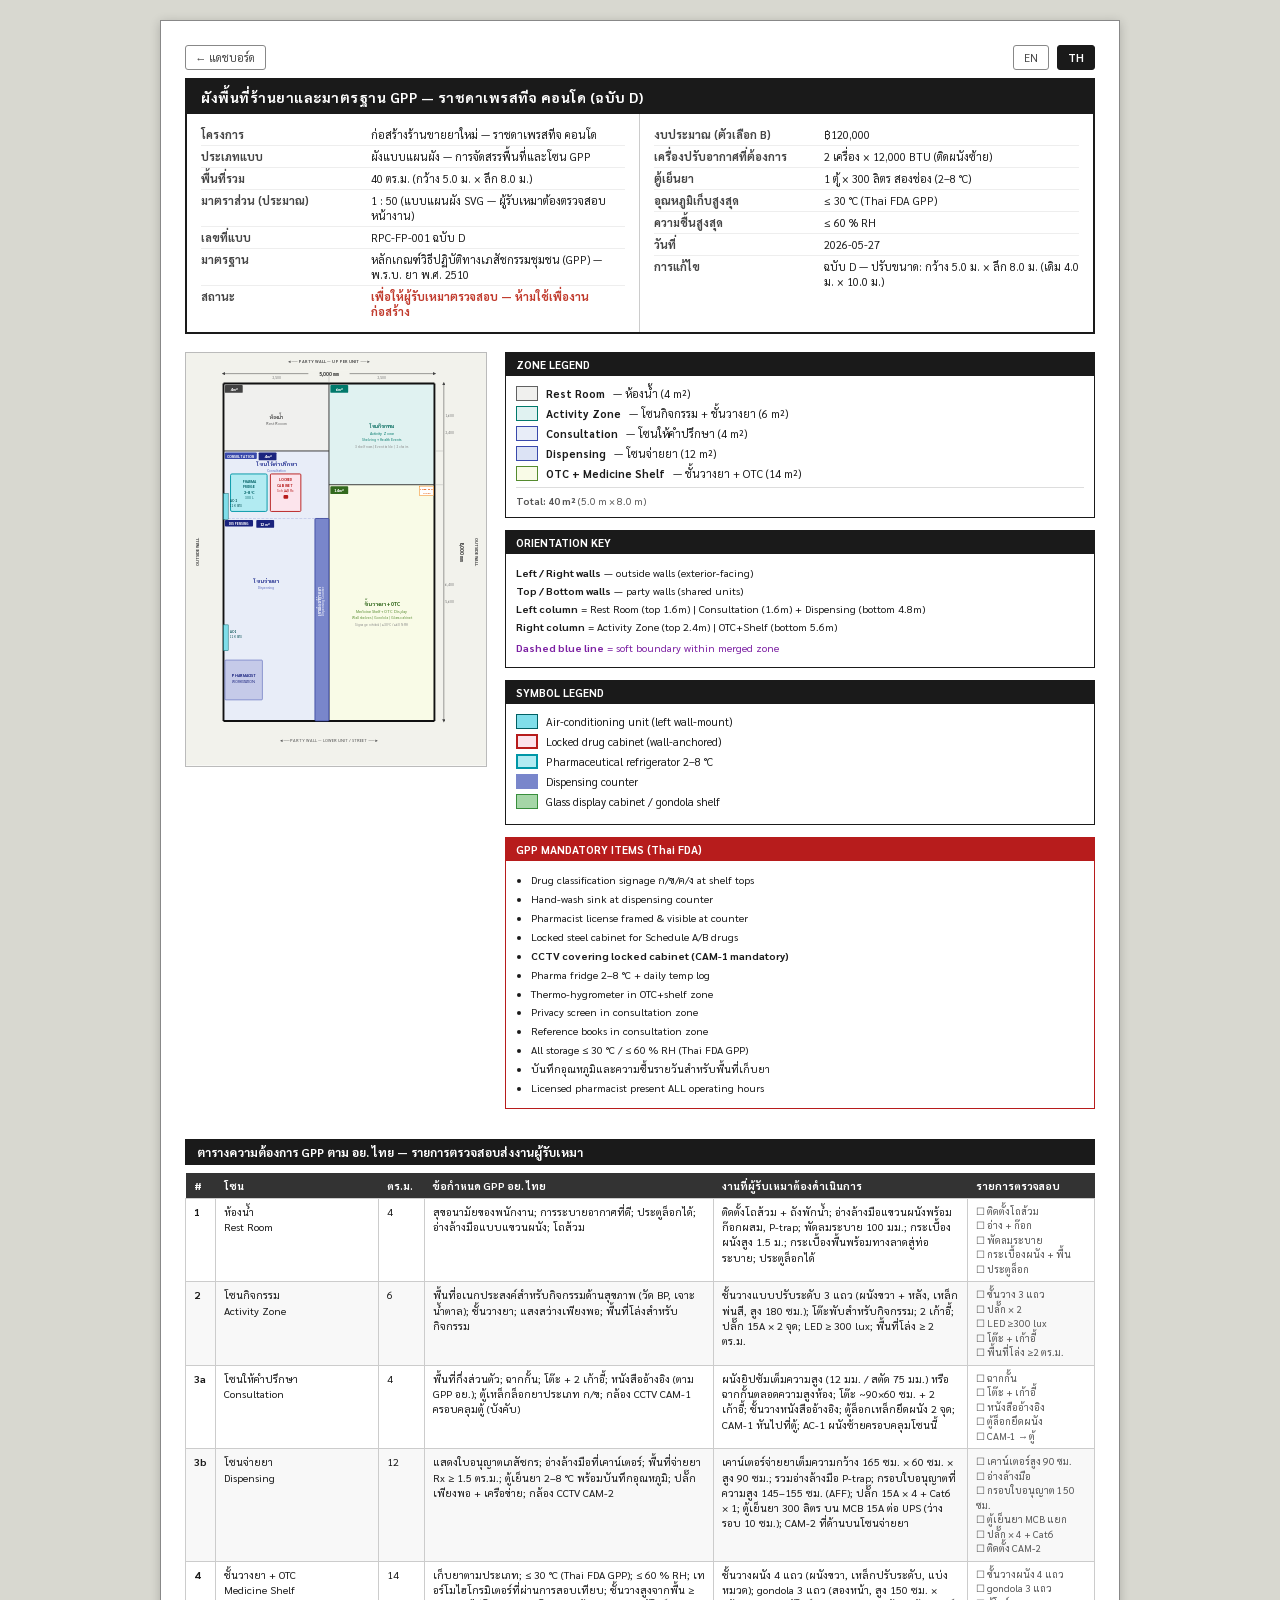
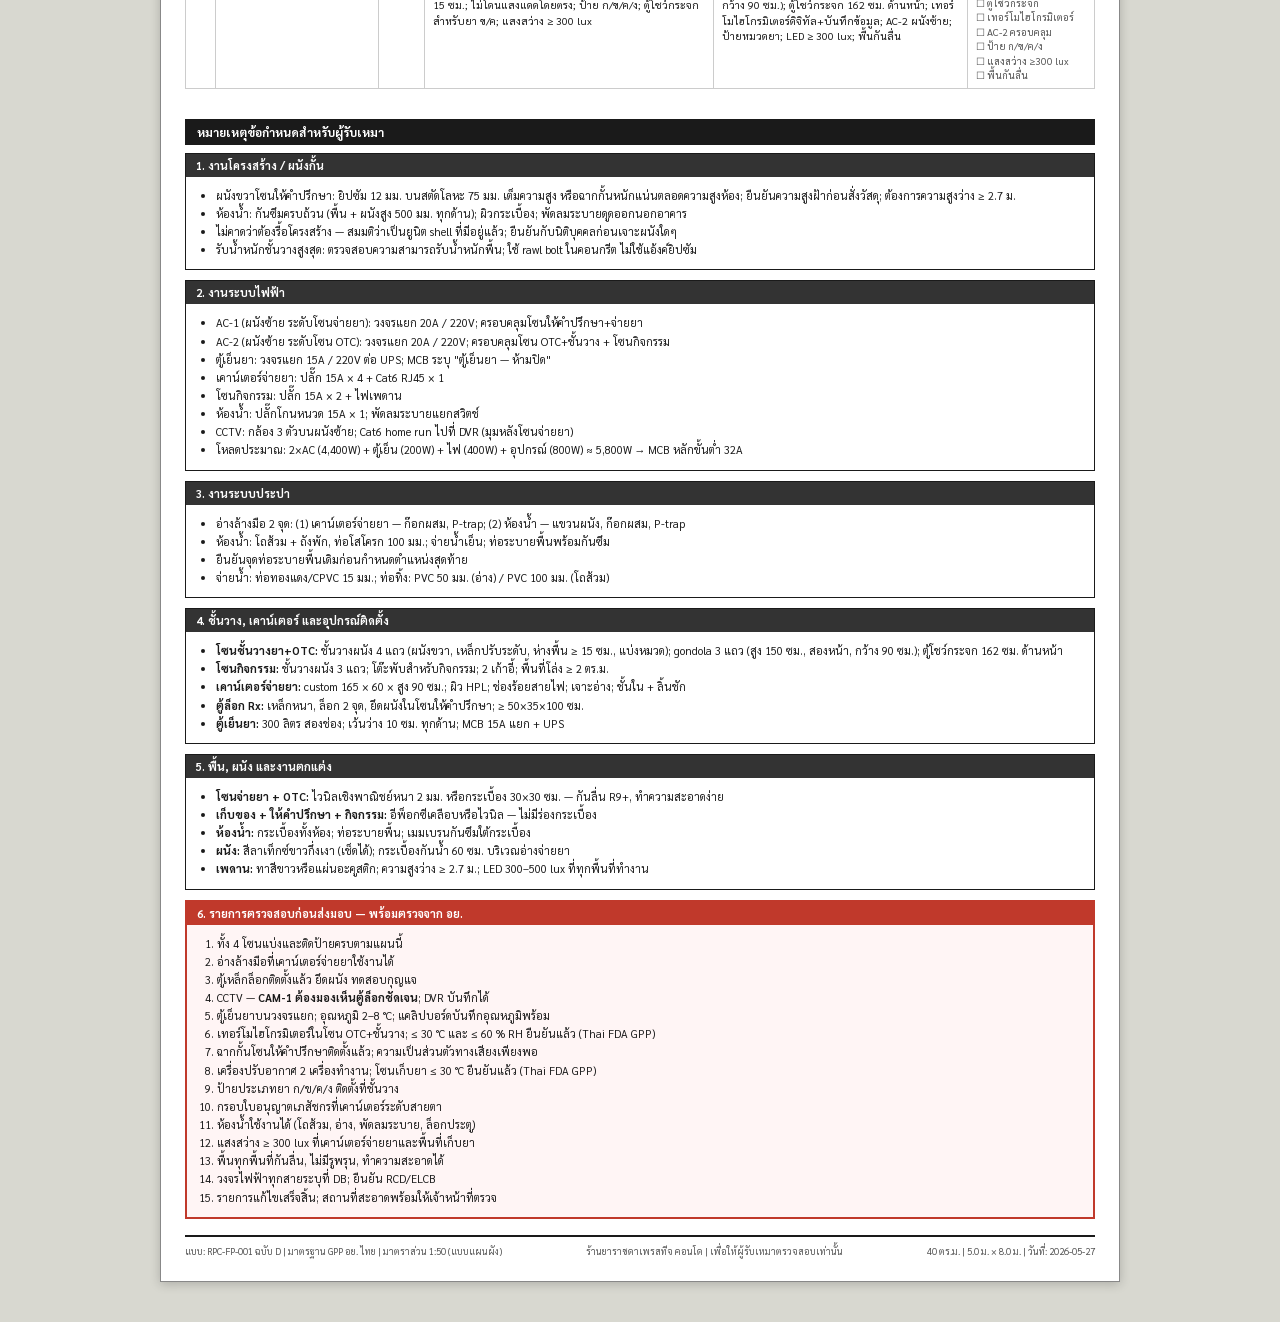
==== commit 27061867: "USe new gpp ruleset and update redirect back from floorplan" ====
--- a/floorplan-th.html
+++ b/floorplan-th.html
@@ -40,8 +40,21 @@
     .warn-box{border:2px solid #c0392b;background:#fff5f5}
     .warn-box .nb-head{background:#c0392b}
     .doc-footer{margin-top:16px;border-top:2px solid #1a1a1a;padding-top:8px;font-size:9.5px;color:#555;display:flex;justify-content:space-between}
+    .fp-svg-wrap svg{width:100%;max-width:380px;height:auto}
+    @media(max-width:700px){
+      body{padding:10px}
+      .page{padding:12px}
+      .main-layout{flex-direction:column}
+      .side-panel{min-width:0;width:100%}
+      .title-block .tb-body{grid-template-columns:1fr}
+      .tb-col:first-child{border-right:none;border-bottom:1px solid #ccc}
+      .gpp{font-size:9.5px}
+      .gpp th,.gpp td{padding:4px 5px}
+      .section-head{font-size:11px}
+    }
+    .tbl-scroll{overflow-x:auto;-webkit-overflow-scrolling:touch}
     @media print{body{background:white;padding:0}.page{box-shadow:none;border:none;padding:12px;max-width:100%}}
-    .lang-bar{display:flex;gap:8px;justify-content:flex-end;margin-bottom:8px;font-size:11px}
+    .lang-bar{display:flex;gap:8px;justify-content:space-between;margin-bottom:8px;font-size:11px}
     .lang-bar a{padding:4px 10px;border:1px solid #888;text-decoration:none;color:#444;border-radius:3px}
     .lang-bar a.active{background:#1a1a1a;color:white;font-weight:bold;border-color:#1a1a1a}
     .lang-bar a:hover:not(.active){background:#eee}
@@ -52,8 +65,11 @@
 
   <!-- LANGUAGE SWITCHER -->
   <div class="lang-bar">
-    <a href="floorplan.html">EN</a>
-    <a href="floorplan-th.html" class="active">TH</a>
+    <a href="index.html">&#8592; &#3649;&#3604;&#3594;&#3610;&#3629;&#3619;&#3660;&#3604;</a>
+    <div style="display:flex;gap:8px">
+      <a href="floorplan.html">EN</a>
+      <a href="floorplan-th.html" class="active">TH</a>
+    </div>
   </div>
 
   <!-- TITLE BLOCK -->
@@ -73,7 +89,7 @@
         <div class="tb-row"><span class="tb-key">งบประมาณ (ตัวเลือก B)</span><span class="tb-val">฿120,000</span></div>
         <div class="tb-row"><span class="tb-key">เครื่องปรับอากาศที่ต้องการ</span><span class="tb-val">2 เครื่อง × 12,000 BTU (ติดผนังซ้าย)</span></div>
         <div class="tb-row"><span class="tb-key">ตู้เย็นยา</span><span class="tb-val">1 ตู้ × 300 ลิตร สองช่อง (2–8 °C)</span></div>
-        <div class="tb-row"><span class="tb-key">อุณหภูมิเก็บสูงสุด</span><span class="tb-val">≤ 25 °C</span></div>
+        <div class="tb-row"><span class="tb-key">อุณหภูมิเก็บสูงสุด</span><span class="tb-val">≤ 30 °C (Thai FDA GPP)</span></div>
         <div class="tb-row"><span class="tb-key">ความชื้นสูงสุด</span><span class="tb-val">≤ 60 % RH</span></div>
         <div class="tb-row"><span class="tb-key">วันที่</span><span class="tb-val">2026-05-27</span></div>
         <div class="tb-row"><span class="tb-key">การแก้ไข</span><span class="tb-val">ฉบับ D — ปรับขนาด: กว้าง 5.0 ม. × ลึก 8.0 ม. (เดิม 4.0 ม. × 10.0 ม.)</span></div>
@@ -91,7 +107,7 @@
         RIGHT col x=305..530 (2.5m): Activity Zone (top 2.4m) | OTC + Shelf (bottom 5.6m)
         No door swing arcs on this plan.
       -->
-      <svg viewBox="0 0 640 880" width="380" style="display:block;border:1px solid #bbb">
+      <svg viewBox="0 0 640 880" style="display:block;border:1px solid #bbb">
         <defs>
           <marker id="a1" markerWidth="7" markerHeight="7" refX="3.5" refY="3.5" orient="auto">
             <polygon points="0,0 7,3.5 0,7" fill="#444"/>
@@ -201,7 +217,7 @@
         <text x="418" y="540" text-anchor="middle" font-size="11" font-weight="bold" fill="#33691e">ชั้นวางยา + OTC</text>
         <text x="418" y="554" text-anchor="middle" font-size="8.5" fill="#558b2f">Medicine Shelf + OTC Display</text>
         <text x="418" y="568" text-anchor="middle" font-size="7.5" fill="#558b2f">Wall shelves | Gondola | Glass cabinet</text>
-        <text x="418" y="582" text-anchor="middle" font-size="7" fill="#888">Signage ก/ข/ค/ง | ≤25°C / ≤60%RH</text>
+        <text x="418" y="582" text-anchor="middle" font-size="7" fill="#888">Signage ก/ข/ค/ง | ≤30°C / ≤60%RH</text>
 
         <!-- ── AC units (left wall) ── -->
         <rect x="80" y="580" width="10" height="55" fill="#80deea" stroke="#006064" stroke-width="1"/>
@@ -287,7 +303,8 @@
             <li>Thermo-hygrometer in OTC+shelf zone</li>
             <li>Privacy screen in consultation zone</li>
             <li>Reference books in consultation zone</li>
-            <li>All storage ≤ 25 °C / ≤ 60 % RH</li>
+            <li>All storage ≤ 30 °C / ≤ 60 % RH (Thai FDA GPP)</li>
+            <li>บันทึกอุณหภูมิและความชื้นรายวันสำหรับพื้นที่เก็บยา</li>
             <li>Licensed pharmacist present ALL operating hours</li>
           </ul>
         </div>
@@ -298,6 +315,7 @@
 
   <!-- GPP COMPLIANCE TABLE -->
   <div class="section-head">ตารางความต้องการ GPP ตาม อย. ไทย — รายการตรวจสอบส่งงานผู้รับเหมา</div>
+  <div class="tbl-scroll">
   <table class="gpp">
     <thead>
       <tr>
@@ -346,12 +364,13 @@
         <td><strong>4</strong></td>
         <td>ชั้นวางยา + OTC<br>Medicine Shelf</td>
         <td>14</td>
-        <td>เก็บยาตามประเภท; ≤ 25 °C; ≤ 60 % RH; เทอร์โมไฮโกรมิเตอร์ที่ผ่านการสอบเทียบ; ชั้นวางสูงจากพื้น ≥ 15 ซม.; ไม่โดนแสงแดดโดยตรง; ป้าย ก/ข/ค/ง; ตู้โชว์กระจกสำหรับยา ข/ค; แสงสว่าง ≥ 300 lux</td>
+        <td>เก็บยาตามประเภท; ≤ 30 °C (Thai FDA GPP); ≤ 60 % RH; เทอร์โมไฮโกรมิเตอร์ที่ผ่านการสอบเทียบ; ชั้นวางสูงจากพื้น ≥ 15 ซม.; ไม่โดนแสงแดดโดยตรง; ป้าย ก/ข/ค/ง; ตู้โชว์กระจกสำหรับยา ข/ค; แสงสว่าง ≥ 300 lux</td>
         <td>ชั้นวางผนัง 4 แถว (ผนังขวา, เหล็กปรับระดับ, แบ่งหมวด); gondola 3 แถว (สองหน้า, สูง 150 ซม. × กว้าง 90 ซม.); ตู้โชว์กระจก 162 ซม. ด้านหน้า; เทอร์โมไฮโกรมิเตอร์ดิจิทัล+บันทึกข้อมูล; AC-2 ผนังซ้าย; ป้ายหมวดยา; LED ≥ 300 lux; พื้นกันลื่น</td>
         <td class="check">☐ ชั้นวางผนัง 4 แถว<br>☐ gondola 3 แถว<br>☐ ตู้โชว์กระจก<br>☐ เทอร์โมไฮโกรมิเตอร์<br>☐ AC-2 ครอบคลุม<br>☐ ป้าย ก/ข/ค/ง<br>☐ แสงสว่าง ≥300 lux<br>☐ พื้นกันลื่น</td>
       </tr>
     </tbody>
   </table>
+  </div>
 
   <!-- CONTRACTOR SPEC NOTES -->
   <div class="section-head">หมายเหตุข้อกำหนดสำหรับผู้รับเหมา</div>
@@ -431,9 +450,9 @@
         <li>ตู้เหล็กล็อกติดตั้งแล้ว ยึดผนัง ทดสอบกุญแจ</li>
         <li>CCTV — <strong>CAM-1 ต้องมองเห็นตู้ล็อกชัดเจน</strong>; DVR บันทึกได้</li>
         <li>ตู้เย็นยาบนวงจรแยก; อุณหภูมิ 2–8 °C; แคลิปบอร์ดบันทึกอุณหภูมิพร้อม</li>
-        <li>เทอร์โมไฮโกรมิเตอร์ในโซน OTC+ชั้นวาง; ≤ 25 °C และ ≤ 60 % RH ยืนยันแล้ว</li>
+        <li>เทอร์โมไฮโกรมิเตอร์ในโซน OTC+ชั้นวาง; ≤ 30 °C และ ≤ 60 % RH ยืนยันแล้ว (Thai FDA GPP)</li>
         <li>ฉากกั้นโซนให้คำปรึกษาติดตั้งแล้ว; ความเป็นส่วนตัวทางเสียงเพียงพอ</li>
-        <li>เครื่องปรับอากาศ 2 เครื่องทำงาน; โซนเก็บยา ≤ 25 °C ยืนยันแล้ว</li>
+        <li>เครื่องปรับอากาศ 2 เครื่องทำงาน; โซนเก็บยา ≤ 30 °C ยืนยันแล้ว (Thai FDA GPP)</li>
         <li>ป้ายประเภทยา ก/ข/ค/ง ติดตั้งที่ชั้นวาง</li>
         <li>กรอบใบอนุญาตเภสัชกรที่เคาน์เตอร์ระดับสายตา</li>
         <li>ห้องน้ำใช้งานได้ (โถส้วม, อ่าง, พัดลมระบาย, ล็อกประตู)</li>
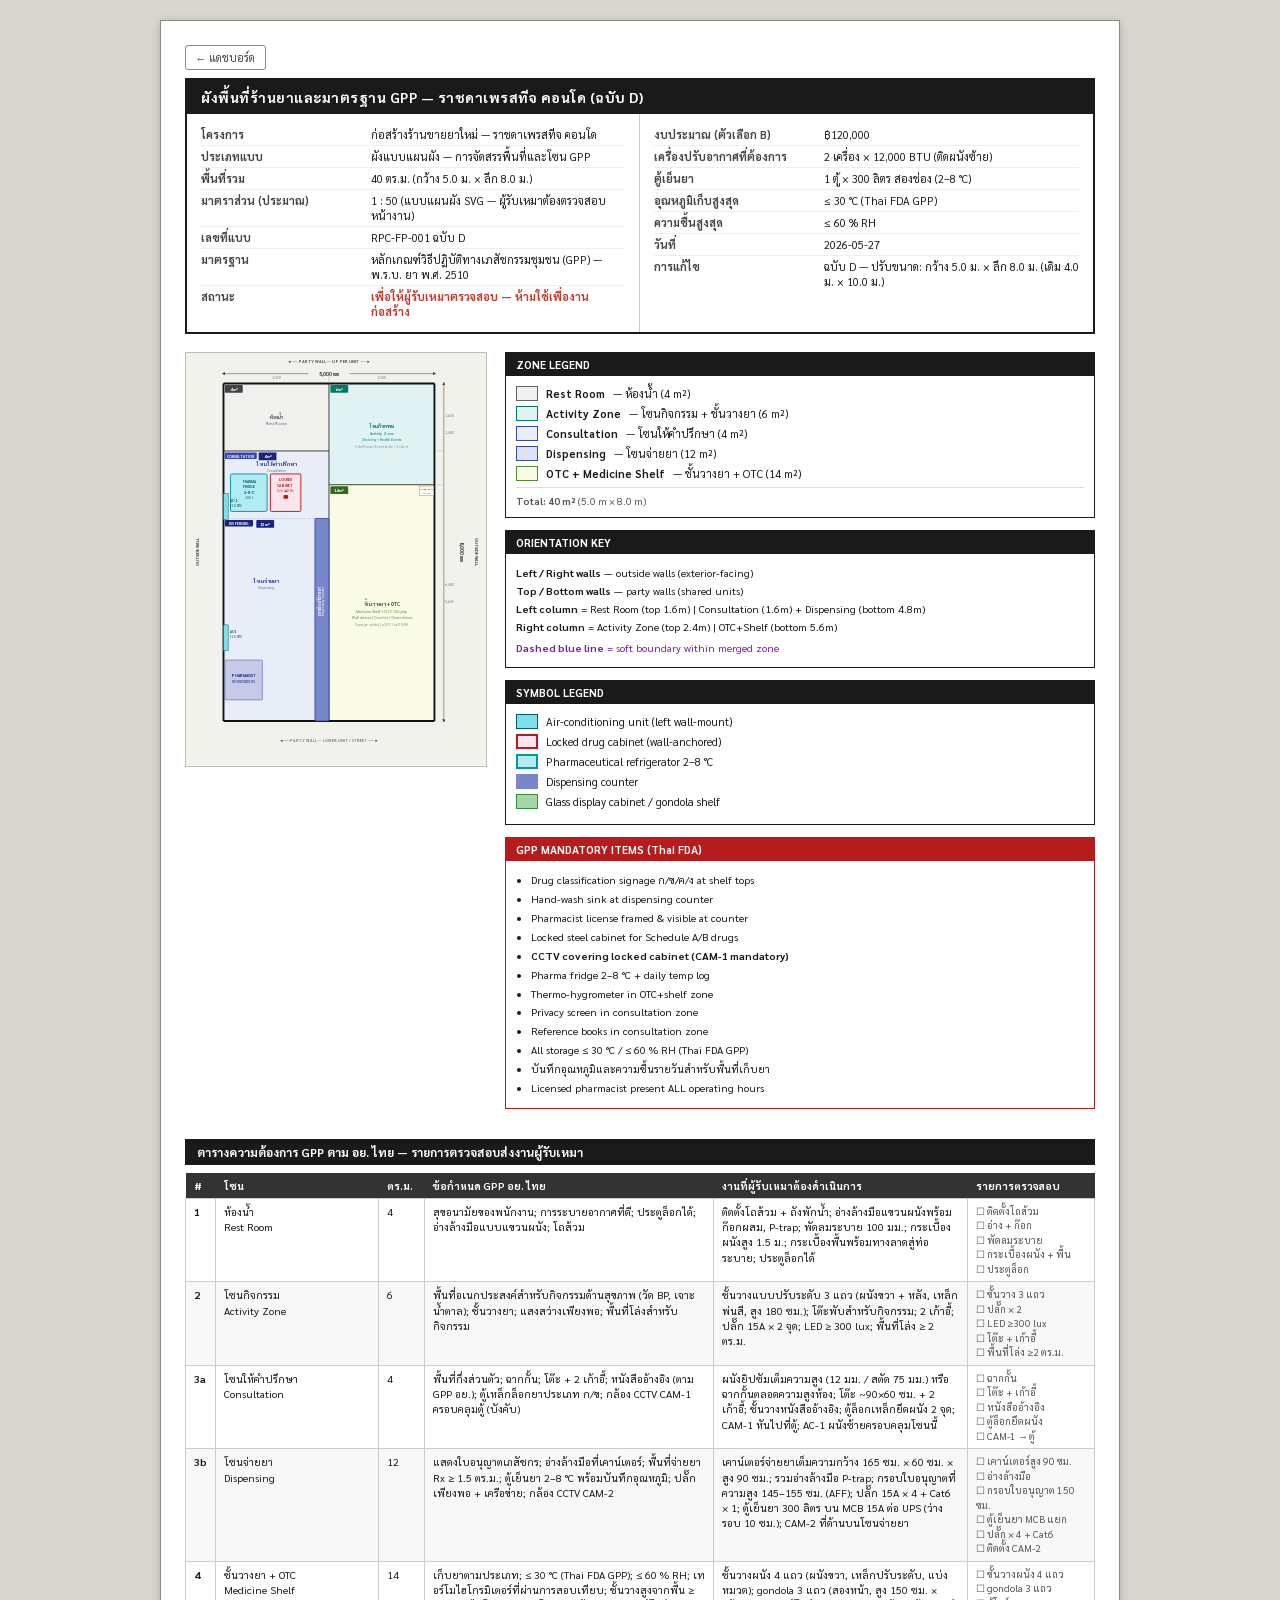
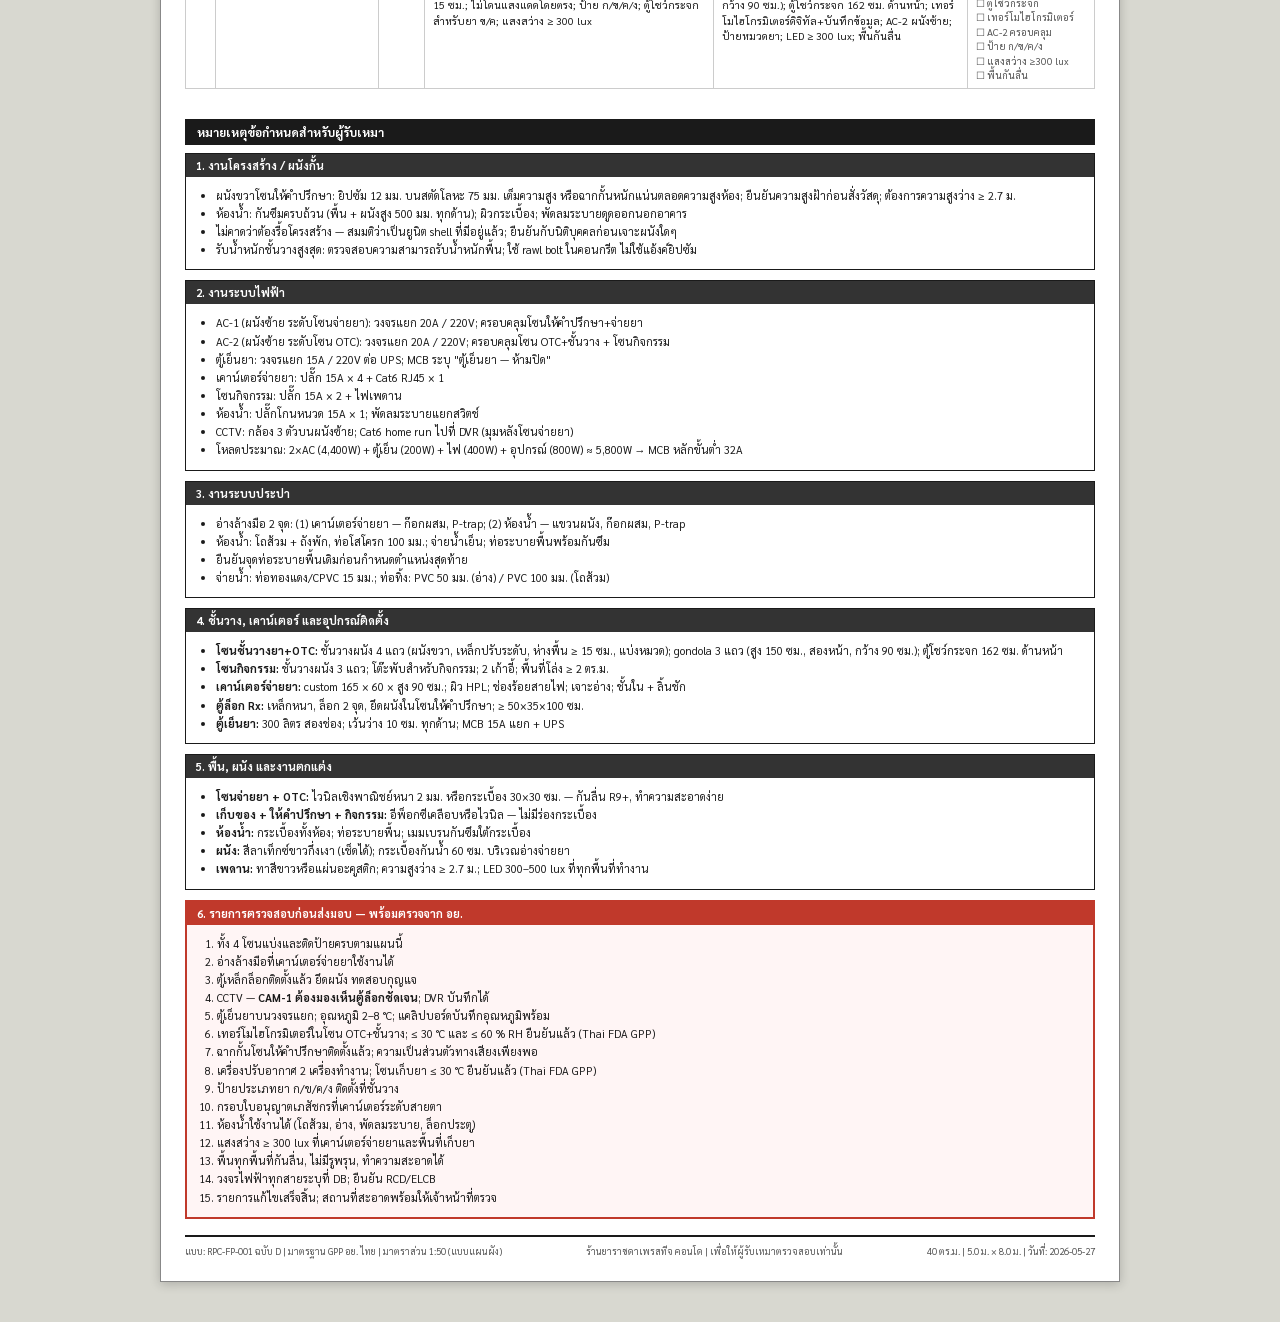
==== commit ef4af334: "Update to Thai language" ====
--- a/floorplan-th.html
+++ b/floorplan-th.html
@@ -67,8 +67,6 @@
   <div class="lang-bar">
     <a href="index.html">&#8592; &#3649;&#3604;&#3594;&#3610;&#3629;&#3619;&#3660;&#3604;</a>
     <div style="display:flex;gap:8px">
-      <a href="floorplan.html">EN</a>
-      <a href="floorplan-th.html" class="active">TH</a>
     </div>
   </div>
 
